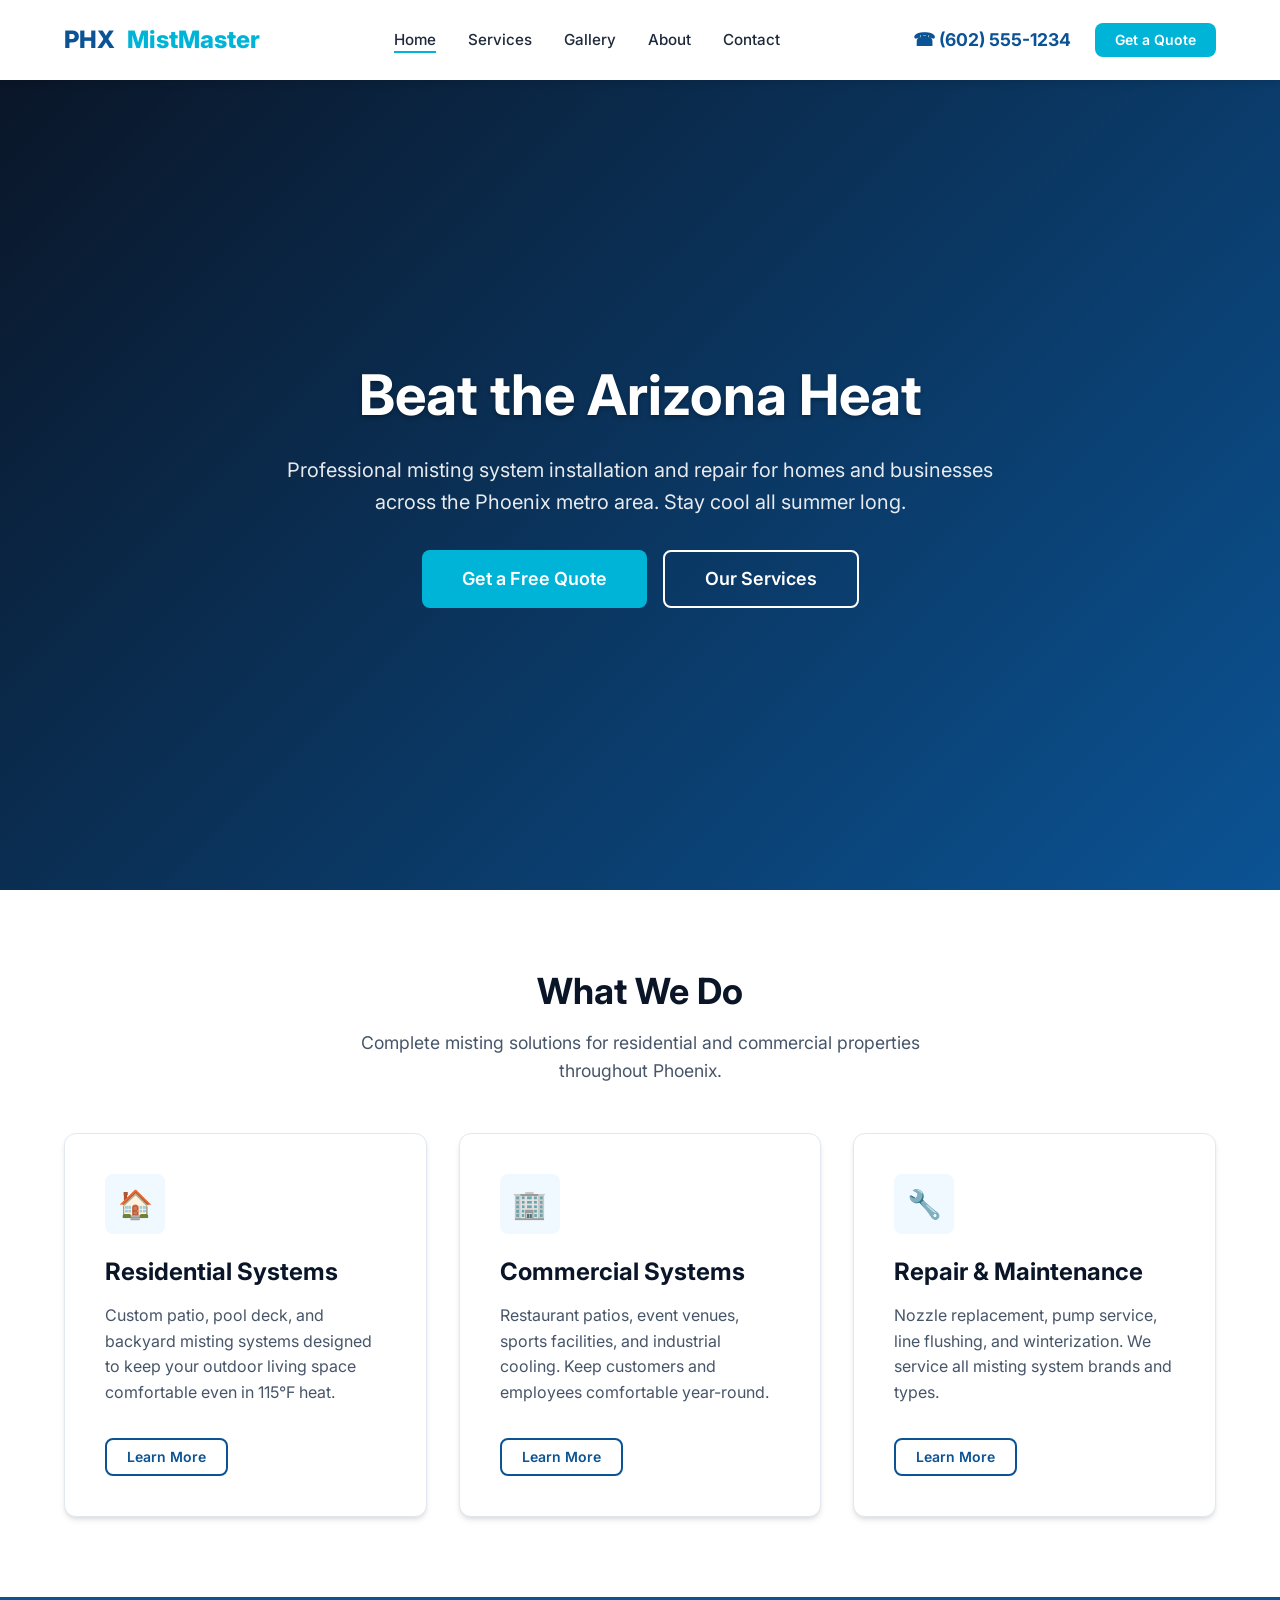
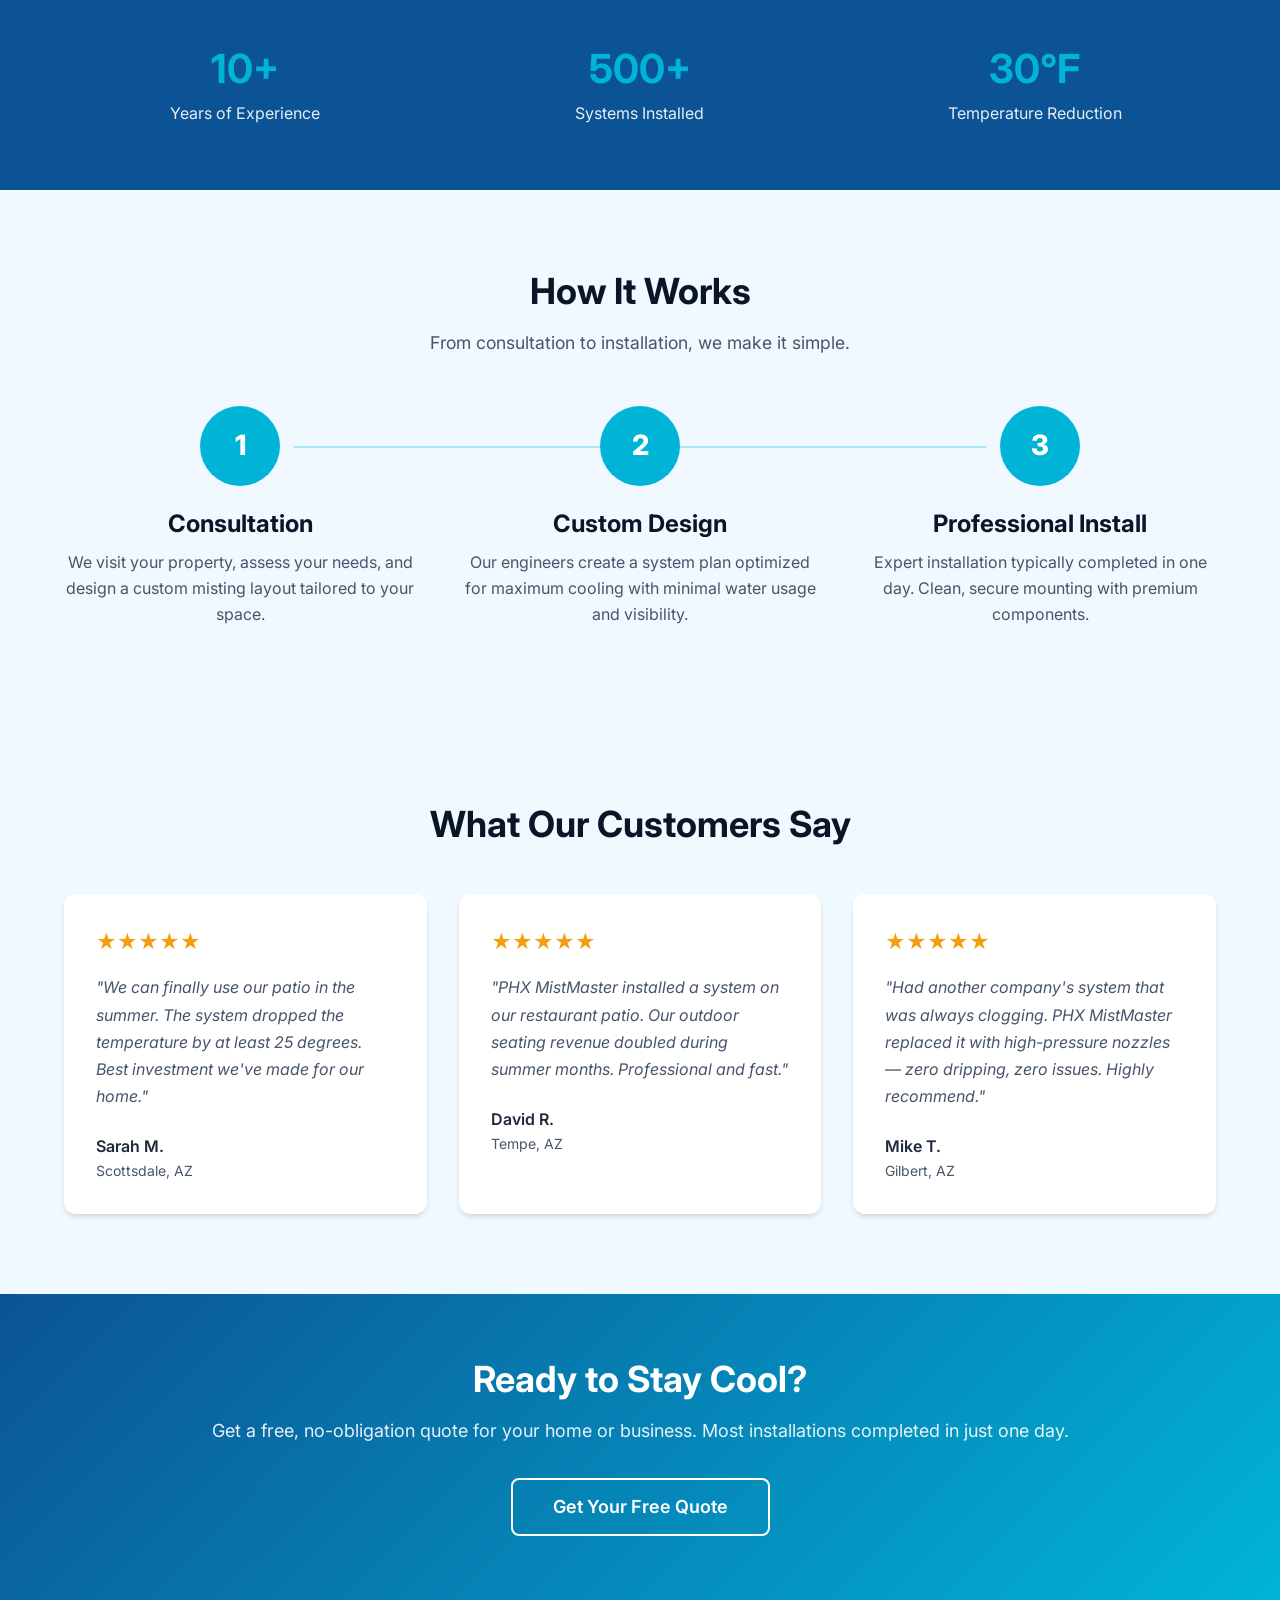
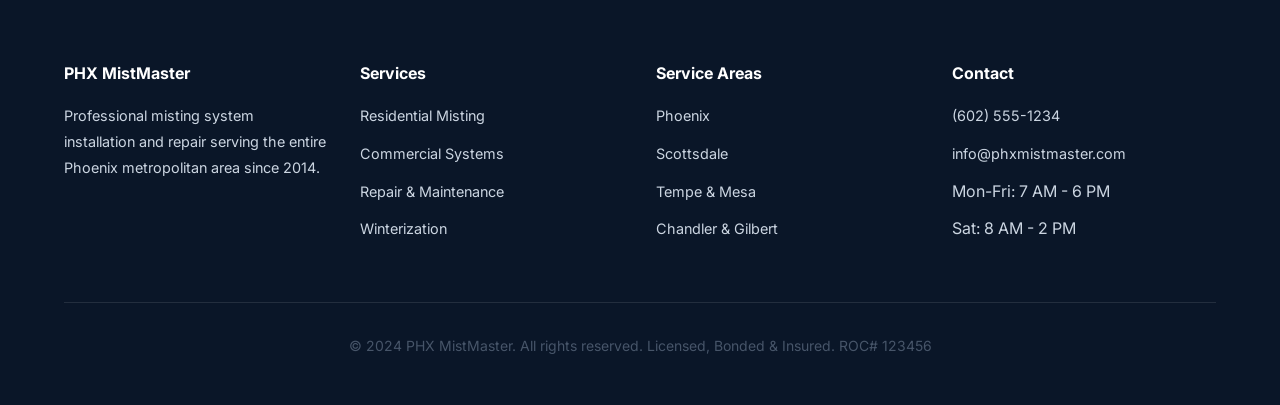
==== index.html @ bd6c6dec "Initial commit" ====
<!DOCTYPE html>
<html lang="en">
<head>
  <meta charset="UTF-8">
  <meta name="viewport" content="width=device-width, initial-scale=1.0">
  <meta name="description" content="PHX MistMaster — Professional misting system installation and repair in Phoenix, AZ. Beat the Arizona heat with custom high-pressure misting systems.">
  <title>PHX MistMaster | Phoenix Misting System Installation & Repair</title>
  <link rel="preconnect" href="https://fonts.googleapis.com">
  <link rel="preconnect" href="https://fonts.gstatic.com" crossorigin>
  <link href="https://fonts.googleapis.com/css2?family=Inter:wght@400;500;600;700;800&display=swap" rel="stylesheet">
  <link rel="stylesheet" href="css/style.css">
  <link rel="stylesheet" href="css/components.css">
  <link rel="stylesheet" href="css/responsive.css">
</head>
<body>

  <!-- Header -->
  <header class="site-header">
    <div class="container">
      <a href="index.html" class="logo">PHX <span>MistMaster</span></a>
      <nav>
        <ul class="nav-links">
          <li><a href="index.html" class="active">Home</a></li>
          <li><a href="services.html">Services</a></li>
          <li><a href="gallery.html">Gallery</a></li>
          <li><a href="about.html">About</a></li>
          <li><a href="contact.html">Contact</a></li>
        </ul>
      </nav>
      <div class="header-cta">
        <a href="tel:+16025551234" class="header-phone">&#9742; (602) 555-1234</a>
        <a href="quote.html" class="btn btn-primary btn-sm">Get a Quote</a>
      </div>
      <button class="hamburger" aria-label="Toggle menu">
        <span></span><span></span><span></span>
      </button>
    </div>
  </header>

  <!-- Mobile Nav -->
  <nav class="mobile-nav">
    <a href="index.html">Home</a>
    <a href="services.html">Services</a>
    <a href="gallery.html">Gallery</a>
    <a href="booking.html">Book Consultation</a>
    <a href="quote.html">Get a Quote</a>
    <a href="about.html">About</a>
    <a href="contact.html">Contact</a>
    <a href="tel:+16025551234" class="header-phone">&#9742; (602) 555-1234</a>
  </nav>

  <!-- Hero -->
  <section class="hero">
    <div class="hero-bg" style="background-image: url('images/hero-bg.jpg');"></div>
    <div class="hero-content">
      <h1>Beat the Arizona Heat</h1>
      <p>Professional misting system installation and repair for homes and businesses across the Phoenix metro area. Stay cool all summer long.</p>
      <div class="hero-cta">
        <a href="quote.html" class="btn btn-primary btn-lg">Get a Free Quote</a>
        <a href="services.html" class="btn btn-secondary btn-lg">Our Services</a>
      </div>
    </div>
  </section>

  <!-- Services Overview -->
  <section id="services">
    <div class="container">
      <div class="section-header">
        <h2>What We Do</h2>
        <p>Complete misting solutions for residential and commercial properties throughout Phoenix.</p>
      </div>
      <div class="services-grid">
        <div class="service-card">
          <div class="icon">&#127968;</div>
          <h3>Residential Systems</h3>
          <p>Custom patio, pool deck, and backyard misting systems designed to keep your outdoor living space comfortable even in 115°F heat.</p>
          <a href="services.html" class="btn btn-outline btn-sm" style="margin-top:1rem;">Learn More</a>
        </div>
        <div class="service-card">
          <div class="icon">&#127970;</div>
          <h3>Commercial Systems</h3>
          <p>Restaurant patios, event venues, sports facilities, and industrial cooling. Keep customers and employees comfortable year-round.</p>
          <a href="services.html" class="btn btn-outline btn-sm" style="margin-top:1rem;">Learn More</a>
        </div>
        <div class="service-card">
          <div class="icon">&#128295;</div>
          <h3>Repair &amp; Maintenance</h3>
          <p>Nozzle replacement, pump service, line flushing, and winterization. We service all misting system brands and types.</p>
          <a href="services.html" class="btn btn-outline btn-sm" style="margin-top:1rem;">Learn More</a>
        </div>
      </div>
    </div>
  </section>

  <!-- Stats Bar -->
  <section class="stats-bar">
    <div class="container">
      <div class="stats-grid">
        <div class="stat-item">
          <h3>10+</h3>
          <p>Years of Experience</p>
        </div>
        <div class="stat-item">
          <h3>500+</h3>
          <p>Systems Installed</p>
        </div>
        <div class="stat-item">
          <h3>30°F</h3>
          <p>Temperature Reduction</p>
        </div>
      </div>
    </div>
  </section>

  <!-- How It Works -->
  <section style="background: var(--light-bg);">
    <div class="container">
      <div class="section-header">
        <h2>How It Works</h2>
        <p>From consultation to installation, we make it simple.</p>
      </div>
      <div class="process-grid">
        <div class="process-step">
          <div class="step-number">1</div>
          <h3>Consultation</h3>
          <p>We visit your property, assess your needs, and design a custom misting layout tailored to your space.</p>
        </div>
        <div class="process-step">
          <div class="step-number">2</div>
          <h3>Custom Design</h3>
          <p>Our engineers create a system plan optimized for maximum cooling with minimal water usage and visibility.</p>
        </div>
        <div class="process-step">
          <div class="step-number">3</div>
          <h3>Professional Install</h3>
          <p>Expert installation typically completed in one day. Clean, secure mounting with premium components.</p>
        </div>
      </div>
    </div>
  </section>

  <!-- Testimonials -->
  <section class="testimonials">
    <div class="container">
      <div class="section-header">
        <h2>What Our Customers Say</h2>
      </div>
      <div class="testimonial-grid">
        <div class="testimonial-card">
          <div class="stars">&#9733;&#9733;&#9733;&#9733;&#9733;</div>
          <blockquote>"We can finally use our patio in the summer. The system dropped the temperature by at least 25 degrees. Best investment we've made for our home."</blockquote>
          <div class="author">Sarah M.</div>
          <div class="location">Scottsdale, AZ</div>
        </div>
        <div class="testimonial-card">
          <div class="stars">&#9733;&#9733;&#9733;&#9733;&#9733;</div>
          <blockquote>"PHX MistMaster installed a system on our restaurant patio. Our outdoor seating revenue doubled during summer months. Professional and fast."</blockquote>
          <div class="author">David R.</div>
          <div class="location">Tempe, AZ</div>
        </div>
        <div class="testimonial-card">
          <div class="stars">&#9733;&#9733;&#9733;&#9733;&#9733;</div>
          <blockquote>"Had another company's system that was always clogging. PHX MistMaster replaced it with high-pressure nozzles — zero dripping, zero issues. Highly recommend."</blockquote>
          <div class="author">Mike T.</div>
          <div class="location">Gilbert, AZ</div>
        </div>
      </div>
    </div>
  </section>

  <!-- CTA Banner -->
  <section class="cta-banner">
    <div class="container">
      <h2>Ready to Stay Cool?</h2>
      <p>Get a free, no-obligation quote for your home or business. Most installations completed in just one day.</p>
      <a href="quote.html" class="btn btn-secondary btn-lg">Get Your Free Quote</a>
    </div>
  </section>

  <!-- Footer -->
  <footer class="site-footer">
    <div class="container">
      <div class="footer-grid">
        <div class="footer-col">
          <h4>PHX MistMaster</h4>
          <p>Professional misting system installation and repair serving the entire Phoenix metropolitan area since 2014.</p>
        </div>
        <div class="footer-col">
          <h4>Services</h4>
          <ul>
            <li><a href="services.html">Residential Misting</a></li>
            <li><a href="services.html">Commercial Systems</a></li>
            <li><a href="services.html">Repair &amp; Maintenance</a></li>
            <li><a href="services.html">Winterization</a></li>
          </ul>
        </div>
        <div class="footer-col">
          <h4>Service Areas</h4>
          <ul>
            <li><a href="contact.html">Phoenix</a></li>
            <li><a href="contact.html">Scottsdale</a></li>
            <li><a href="contact.html">Tempe &amp; Mesa</a></li>
            <li><a href="contact.html">Chandler &amp; Gilbert</a></li>
          </ul>
        </div>
        <div class="footer-col">
          <h4>Contact</h4>
          <ul>
            <li><a href="tel:+16025551234">(602) 555-1234</a></li>
            <li><a href="mailto:info@phxmistmaster.com">info@phxmistmaster.com</a></li>
            <li>Mon-Fri: 7 AM - 6 PM</li>
            <li>Sat: 8 AM - 2 PM</li>
          </ul>
        </div>
      </div>
      <div class="footer-bottom">
        <p>&copy; 2024 PHX MistMaster. All rights reserved. Licensed, Bonded &amp; Insured. ROC# 123456</p>
      </div>
    </div>
  </footer>

  <script src="js/main.js"></script>
</body>
</html>
---- css/style.css ----
/* PHX MistMaster — Main Styles */
:root {
  --primary: #0B5394;
  --accent: #00B4D8;
  --light-bg: #F0F9FF;
  --dark-bg: #0A1628;
  --text: #1E293B;
  --success: #0891B2;
  --white: #FFFFFF;
  --gray-100: #F1F5F9;
  --gray-200: #E2E8F0;
  --gray-300: #CBD5E1;
  --gray-600: #475569;
  --shadow: 0 4px 6px -1px rgba(0,0,0,0.1), 0 2px 4px -2px rgba(0,0,0,0.1);
  --shadow-lg: 0 10px 15px -3px rgba(0,0,0,0.1), 0 4px 6px -4px rgba(0,0,0,0.1);
  --radius: 8px;
  --radius-lg: 12px;
  --transition: 0.3s ease;
  --max-width: 1200px;
  --header-height: 80px;
}

*, *::before, *::after {
  box-sizing: border-box;
  margin: 0;
  padding: 0;
}

html {
  scroll-behavior: smooth;
  font-size: 16px;
}

body {
  font-family: 'Inter', -apple-system, BlinkMacSystemFont, 'Segoe UI', Roboto, sans-serif;
  color: var(--text);
  line-height: 1.6;
  background: var(--white);
  overflow-x: hidden;
}

img {
  max-width: 100%;
  height: auto;
  display: block;
}

a {
  color: var(--primary);
  text-decoration: none;
  transition: color var(--transition);
}

a:hover {
  color: var(--accent);
}

h1, h2, h3, h4, h5, h6 {
  line-height: 1.2;
  font-weight: 700;
  color: var(--dark-bg);
}

h1 { font-size: 3rem; }
h2 { font-size: 2.25rem; }
h3 { font-size: 1.5rem; }
h4 { font-size: 1.25rem; }

p { margin-bottom: 1rem; }

.container {
  max-width: var(--max-width);
  margin: 0 auto;
  padding: 0 1.5rem;
}

section {
  padding: 5rem 0;
}

/* Header */
.site-header {
  position: fixed;
  top: 0;
  left: 0;
  right: 0;
  height: var(--header-height);
  background: var(--white);
  box-shadow: var(--shadow);
  z-index: 1000;
  transition: background var(--transition), box-shadow var(--transition);
}

.site-header .container {
  display: flex;
  align-items: center;
  justify-content: space-between;
  height: 100%;
}

.logo {
  display: flex;
  align-items: center;
  gap: 0.75rem;
  font-size: 1.5rem;
  font-weight: 800;
  color: var(--primary);
}

.logo span {
  color: var(--accent);
}

.nav-links {
  display: flex;
  align-items: center;
  gap: 2rem;
  list-style: none;
}

.nav-links a {
  color: var(--text);
  font-weight: 500;
  font-size: 0.95rem;
  position: relative;
}

.nav-links a::after {
  content: '';
  position: absolute;
  bottom: -4px;
  left: 0;
  width: 0;
  height: 2px;
  background: var(--accent);
  transition: width var(--transition);
}

.nav-links a:hover::after,
.nav-links a.active::after {
  width: 100%;
}

.header-phone {
  display: flex;
  align-items: center;
  gap: 0.5rem;
  font-weight: 700;
  color: var(--primary);
  font-size: 1.1rem;
}

.header-cta {
  display: flex;
  align-items: center;
  gap: 1.5rem;
}

.hamburger {
  display: none;
  flex-direction: column;
  gap: 5px;
  cursor: pointer;
  padding: 0.5rem;
  background: none;
  border: none;
}

.hamburger span {
  width: 25px;
  height: 3px;
  background: var(--text);
  border-radius: 2px;
  transition: var(--transition);
}

/* Mobile Nav */
.mobile-nav {
  display: none;
  position: fixed;
  top: var(--header-height);
  left: 0;
  right: 0;
  bottom: 0;
  background: var(--white);
  padding: 2rem;
  z-index: 999;
  flex-direction: column;
  gap: 1.5rem;
}

.mobile-nav.open {
  display: flex;
}

.mobile-nav a {
  font-size: 1.25rem;
  font-weight: 500;
  color: var(--text);
  padding: 0.75rem 0;
  border-bottom: 1px solid var(--gray-200);
}

/* Hero Section */
.hero {
  position: relative;
  min-height: 90vh;
  display: flex;
  align-items: center;
  justify-content: center;
  background: linear-gradient(135deg, var(--dark-bg) 0%, var(--primary) 100%);
  margin-top: var(--header-height);
  overflow: hidden;
}

.hero-bg {
  position: absolute;
  inset: 0;
  background-size: cover;
  background-position: center;
  opacity: 0.3;
}

.hero-content {
  position: relative;
  text-align: center;
  color: var(--white);
  max-width: 800px;
  padding: 2rem;
}

.hero-content h1 {
  font-size: 3.5rem;
  color: var(--white);
  margin-bottom: 1.5rem;
  text-shadow: 0 2px 4px rgba(0,0,0,0.3);
}

.hero-content p {
  font-size: 1.25rem;
  opacity: 0.9;
  margin-bottom: 2rem;
}

.hero-cta {
  display: flex;
  gap: 1rem;
  justify-content: center;
  flex-wrap: wrap;
}

/* Stats Bar */
.stats-bar {
  background: var(--primary);
  padding: 3rem 0;
}

.stats-grid {
  display: grid;
  grid-template-columns: repeat(3, 1fr);
  gap: 2rem;
  text-align: center;
  color: var(--white);
}

.stat-item h3 {
  font-size: 2.5rem;
  color: var(--accent);
  margin-bottom: 0.5rem;
}

.stat-item p {
  font-size: 1rem;
  opacity: 0.9;
}

/* Services Cards */
.services-grid {
  display: grid;
  grid-template-columns: repeat(auto-fit, minmax(320px, 1fr));
  gap: 2rem;
}

.service-card {
  background: var(--white);
  border-radius: var(--radius-lg);
  padding: 2.5rem;
  box-shadow: var(--shadow);
  transition: transform var(--transition), box-shadow var(--transition);
  border: 1px solid var(--gray-200);
}

.service-card:hover {
  transform: translateY(-4px);
  box-shadow: var(--shadow-lg);
}

.service-card .icon {
  width: 60px;
  height: 60px;
  background: var(--light-bg);
  border-radius: var(--radius);
  display: flex;
  align-items: center;
  justify-content: center;
  margin-bottom: 1.5rem;
  font-size: 1.75rem;
}

.service-card h3 {
  margin-bottom: 1rem;
}

.service-card p {
  color: var(--gray-600);
}

/* Process Steps */
.process-grid {
  display: grid;
  grid-template-columns: repeat(3, 1fr);
  gap: 3rem;
  text-align: center;
  position: relative;
}

.process-grid::before {
  content: '';
  position: absolute;
  top: 40px;
  left: 20%;
  right: 20%;
  height: 2px;
  background: var(--accent);
  opacity: 0.3;
}

.process-step {
  position: relative;
}

.process-step .step-number {
  width: 80px;
  height: 80px;
  border-radius: 50%;
  background: var(--accent);
  color: var(--white);
  font-size: 1.75rem;
  font-weight: 800;
  display: flex;
  align-items: center;
  justify-content: center;
  margin: 0 auto 1.5rem;
  position: relative;
  z-index: 1;
}

.process-step h3 {
  margin-bottom: 0.75rem;
}

.process-step p {
  color: var(--gray-600);
}

/* Testimonials */
.testimonials {
  background: var(--light-bg);
}

.testimonial-grid {
  display: grid;
  grid-template-columns: repeat(auto-fit, minmax(300px, 1fr));
  gap: 2rem;
}

.testimonial-card {
  background: var(--white);
  padding: 2rem;
  border-radius: var(--radius-lg);
  box-shadow: var(--shadow);
}

.testimonial-card .stars {
  color: #F59E0B;
  font-size: 1.25rem;
  margin-bottom: 1rem;
}

.testimonial-card blockquote {
  font-style: italic;
  color: var(--gray-600);
  margin-bottom: 1.5rem;
  line-height: 1.7;
}

.testimonial-card .author {
  font-weight: 600;
  color: var(--text);
}

.testimonial-card .location {
  font-size: 0.875rem;
  color: var(--gray-600);
}

/* CTA Banner */
.cta-banner {
  background: linear-gradient(135deg, var(--primary) 0%, var(--accent) 100%);
  padding: 4rem 0;
  text-align: center;
  color: var(--white);
}

.cta-banner h2 {
  color: var(--white);
  margin-bottom: 1rem;
}

.cta-banner p {
  font-size: 1.125rem;
  opacity: 0.9;
  margin-bottom: 2rem;
}

/* Footer */
.site-footer {
  background: var(--dark-bg);
  color: var(--gray-300);
  padding: 4rem 0 2rem;
}

.footer-grid {
  display: grid;
  grid-template-columns: repeat(4, 1fr);
  gap: 2rem;
  margin-bottom: 3rem;
}

.footer-col h4 {
  color: var(--white);
  margin-bottom: 1.25rem;
  font-size: 1rem;
}

.footer-col ul {
  list-style: none;
}

.footer-col ul li {
  margin-bottom: 0.75rem;
}

.footer-col ul li a {
  color: var(--gray-300);
  font-size: 0.9rem;
}

.footer-col ul li a:hover {
  color: var(--accent);
}

.footer-col p {
  font-size: 0.9rem;
  line-height: 1.8;
}

.footer-bottom {
  border-top: 1px solid rgba(255,255,255,0.1);
  padding-top: 2rem;
  text-align: center;
  font-size: 0.875rem;
  color: var(--gray-600);
}

/* Page Hero (inner pages) */
.page-hero {
  background: linear-gradient(135deg, var(--dark-bg) 0%, var(--primary) 100%);
  padding: 6rem 0 4rem;
  margin-top: var(--header-height);
  text-align: center;
  color: var(--white);
}

.page-hero h1 {
  color: var(--white);
  margin-bottom: 1rem;
}

.page-hero p {
  font-size: 1.125rem;
  opacity: 0.85;
  max-width: 600px;
  margin: 0 auto;
}

/* Section Headers */
.section-header {
  text-align: center;
  margin-bottom: 3rem;
}

.section-header h2 {
  margin-bottom: 1rem;
}

.section-header p {
  color: var(--gray-600);
  max-width: 600px;
  margin: 0 auto;
  font-size: 1.1rem;
}

/* Comparison Table */
.comparison-table {
  width: 100%;
  border-collapse: collapse;
  margin: 2rem 0;
  background: var(--white);
  border-radius: var(--radius-lg);
  overflow: hidden;
  box-shadow: var(--shadow);
}

.comparison-table th,
.comparison-table td {
  padding: 1rem 1.5rem;
  text-align: left;
  border-bottom: 1px solid var(--gray-200);
}

.comparison-table th {
  background: var(--primary);
  color: var(--white);
  font-weight: 600;
}

.comparison-table tr:last-child td {
  border-bottom: none;
}

.comparison-table tr:hover td {
  background: var(--light-bg);
}

/* Gallery */
.gallery-filters {
  display: flex;
  gap: 1rem;
  justify-content: center;
  margin-bottom: 2rem;
  flex-wrap: wrap;
}

.filter-btn {
  padding: 0.5rem 1.5rem;
  border: 2px solid var(--gray-200);
  border-radius: 50px;
  background: var(--white);
  cursor: pointer;
  font-weight: 500;
  transition: var(--transition);
}

.filter-btn:hover,
.filter-btn.active {
  border-color: var(--accent);
  background: var(--accent);
  color: var(--white);
}

.gallery-grid {
  display: grid;
  grid-template-columns: repeat(auto-fill, minmax(300px, 1fr));
  gap: 1.5rem;
}

.gallery-item {
  position: relative;
  border-radius: var(--radius-lg);
  overflow: hidden;
  cursor: pointer;
  aspect-ratio: 4/3;
  background: var(--gray-200);
}

.gallery-item img {
  width: 100%;
  height: 100%;
  object-fit: cover;
  transition: transform var(--transition);
}

.gallery-item:hover img {
  transform: scale(1.05);
}

.gallery-item .overlay {
  position: absolute;
  inset: 0;
  background: linear-gradient(to top, rgba(0,0,0,0.7), transparent);
  opacity: 0;
  transition: opacity var(--transition);
  display: flex;
  align-items: flex-end;
  padding: 1.5rem;
  color: var(--white);
}

.gallery-item:hover .overlay {
  opacity: 1;
}

/* Lightbox */
.lightbox {
  display: none;
  position: fixed;
  inset: 0;
  background: rgba(0,0,0,0.9);
  z-index: 2000;
  align-items: center;
  justify-content: center;
  padding: 2rem;
}

.lightbox.open {
  display: flex;
}

.lightbox img {
  max-width: 90%;
  max-height: 80vh;
  border-radius: var(--radius);
}

.lightbox-close {
  position: absolute;
  top: 2rem;
  right: 2rem;
  color: var(--white);
  font-size: 2rem;
  cursor: pointer;
  background: none;
  border: none;
  width: 40px;
  height: 40px;
}

.lightbox-caption {
  position: absolute;
  bottom: 2rem;
  left: 50%;
  transform: translateX(-50%);
  color: var(--white);
  text-align: center;
}

/* About Page */
.about-content {
  display: grid;
  grid-template-columns: 1fr 1fr;
  gap: 4rem;
  align-items: center;
}

.about-image {
  border-radius: var(--radius-lg);
  overflow: hidden;
  background: var(--gray-200);
  aspect-ratio: 4/3;
}

.trust-badges {
  display: grid;
  grid-template-columns: repeat(auto-fit, minmax(200px, 1fr));
  gap: 1.5rem;
  margin-top: 3rem;
}

.badge {
  display: flex;
  align-items: center;
  gap: 1rem;
  padding: 1.5rem;
  background: var(--light-bg);
  border-radius: var(--radius);
  border: 1px solid var(--gray-200);
}

.badge .badge-icon {
  width: 48px;
  height: 48px;
  background: var(--accent);
  border-radius: 50%;
  display: flex;
  align-items: center;
  justify-content: center;
  color: var(--white);
  font-size: 1.25rem;
  flex-shrink: 0;
}

/* Contact */
.contact-grid {
  display: grid;
  grid-template-columns: 1fr 1fr;
  gap: 4rem;
}

.contact-info-item {
  display: flex;
  gap: 1rem;
  margin-bottom: 2rem;
}

.contact-info-item .icon-circle {
  width: 48px;
  height: 48px;
  border-radius: 50%;
  background: var(--light-bg);
  display: flex;
  align-items: center;
  justify-content: center;
  color: var(--accent);
  font-size: 1.25rem;
  flex-shrink: 0;
}

.map-embed {
  border-radius: var(--radius-lg);
  overflow: hidden;
  margin-top: 3rem;
  height: 400px;
  background: var(--gray-200);
}

.map-embed iframe {
  width: 100%;
  height: 100%;
  border: 0;
}

/* Service Areas */
.service-areas {
  display: grid;
  grid-template-columns: repeat(auto-fill, minmax(150px, 1fr));
  gap: 0.75rem;
  margin-top: 1.5rem;
}

.service-areas .area-tag {
  padding: 0.5rem 1rem;
  background: var(--light-bg);
  border-radius: 50px;
  text-align: center;
  font-size: 0.9rem;
  border: 1px solid var(--gray-200);
}

/* Why Choose Us */
.features-grid {
  display: grid;
  grid-template-columns: repeat(auto-fit, minmax(250px, 1fr));
  gap: 2rem;
}

.feature-item {
  text-align: center;
  padding: 2rem;
}

.feature-item .feature-icon {
  width: 70px;
  height: 70px;
  border-radius: 50%;
  background: var(--light-bg);
  display: flex;
  align-items: center;
  justify-content: center;
  margin: 0 auto 1.25rem;
  font-size: 1.75rem;
  color: var(--accent);
}

.feature-item h4 {
  margin-bottom: 0.75rem;
}

.feature-item p {
  color: var(--gray-600);
  font-size: 0.95rem;
}
---- css/components.css ----
/* PHX MistMaster — Reusable Components */

/* Buttons */
.btn {
  display: inline-flex;
  align-items: center;
  justify-content: center;
  gap: 0.5rem;
  padding: 0.875rem 2rem;
  font-size: 1rem;
  font-weight: 600;
  border-radius: var(--radius);
  border: none;
  cursor: pointer;
  transition: all var(--transition);
  text-decoration: none;
  line-height: 1;
}

.btn-primary {
  background: var(--accent);
  color: var(--white);
}

.btn-primary:hover {
  background: var(--success);
  color: var(--white);
  transform: translateY(-2px);
  box-shadow: 0 4px 12px rgba(0, 180, 216, 0.4);
}

.btn-secondary {
  background: transparent;
  color: var(--white);
  border: 2px solid var(--white);
}

.btn-secondary:hover {
  background: var(--white);
  color: var(--primary);
}

.btn-outline {
  background: transparent;
  color: var(--primary);
  border: 2px solid var(--primary);
}

.btn-outline:hover {
  background: var(--primary);
  color: var(--white);
}

.btn-sm {
  padding: 0.625rem 1.25rem;
  font-size: 0.875rem;
}

.btn-lg {
  padding: 1.125rem 2.5rem;
  font-size: 1.125rem;
}

/* Forms */
.form-group {
  margin-bottom: 1.5rem;
}

.form-group label {
  display: block;
  font-weight: 500;
  margin-bottom: 0.5rem;
  color: var(--text);
}

.form-group .required {
  color: #EF4444;
}

.form-control {
  width: 100%;
  padding: 0.875rem 1rem;
  border: 2px solid var(--gray-200);
  border-radius: var(--radius);
  font-size: 1rem;
  font-family: inherit;
  transition: border-color var(--transition);
  background: var(--white);
}

.form-control:focus {
  outline: none;
  border-color: var(--accent);
  box-shadow: 0 0 0 3px rgba(0, 180, 216, 0.1);
}

.form-control::placeholder {
  color: var(--gray-300);
}

textarea.form-control {
  min-height: 120px;
  resize: vertical;
}

select.form-control {
  appearance: none;
  background-image: url("data:image/svg+xml,%3Csvg xmlns='http://www.w3.org/2000/svg' width='12' height='12' fill='%23475569' viewBox='0 0 16 16'%3E%3Cpath d='M8 11L3 6h10l-5 5z'/%3E%3C/svg%3E");
  background-repeat: no-repeat;
  background-position: right 1rem center;
  padding-right: 2.5rem;
}

.form-error {
  color: #EF4444;
  font-size: 0.85rem;
  margin-top: 0.25rem;
  display: none;
}

.form-group.error .form-control {
  border-color: #EF4444;
}

.form-group.error .form-error {
  display: block;
}

/* Multi-step Form */
.form-steps {
  display: flex;
  justify-content: center;
  margin-bottom: 3rem;
  gap: 0;
}

.form-step-indicator {
  display: flex;
  align-items: center;
  gap: 0.5rem;
}

.form-step-indicator .step-dot {
  width: 36px;
  height: 36px;
  border-radius: 50%;
  background: var(--gray-200);
  display: flex;
  align-items: center;
  justify-content: center;
  font-weight: 600;
  font-size: 0.875rem;
  color: var(--gray-600);
  transition: var(--transition);
}

.form-step-indicator.active .step-dot,
.form-step-indicator.completed .step-dot {
  background: var(--accent);
  color: var(--white);
}

.form-step-indicator .step-line {
  width: 60px;
  height: 2px;
  background: var(--gray-200);
  margin: 0 0.5rem;
}

.form-step-indicator.completed .step-line {
  background: var(--accent);
}

.form-panel {
  display: none;
}

.form-panel.active {
  display: block;
  animation: fadeIn 0.3s ease;
}

@keyframes fadeIn {
  from { opacity: 0; transform: translateY(10px); }
  to { opacity: 1; transform: translateY(0); }
}

.form-nav {
  display: flex;
  justify-content: space-between;
  margin-top: 2rem;
  padding-top: 2rem;
  border-top: 1px solid var(--gray-200);
}

/* Calendar Widget */
.calendar-widget {
  background: var(--white);
  border-radius: var(--radius-lg);
  box-shadow: var(--shadow);
  padding: 2rem;
  max-width: 500px;
}

.calendar-header {
  display: flex;
  justify-content: space-between;
  align-items: center;
  margin-bottom: 1.5rem;
}

.calendar-header h3 {
  font-size: 1.1rem;
}

.calendar-nav {
  display: flex;
  gap: 0.5rem;
}

.calendar-nav button {
  width: 36px;
  height: 36px;
  border-radius: 50%;
  border: 1px solid var(--gray-200);
  background: var(--white);
  cursor: pointer;
  display: flex;
  align-items: center;
  justify-content: center;
  font-size: 1.25rem;
  transition: var(--transition);
}

.calendar-nav button:hover {
  background: var(--light-bg);
  border-color: var(--accent);
}

.calendar-grid {
  display: grid;
  grid-template-columns: repeat(7, 1fr);
  gap: 4px;
  text-align: center;
}

.calendar-grid .day-header {
  font-weight: 600;
  font-size: 0.8rem;
  color: var(--gray-600);
  padding: 0.5rem;
}

.calendar-grid .day {
  padding: 0.75rem 0.5rem;
  border-radius: var(--radius);
  cursor: pointer;
  transition: var(--transition);
  font-size: 0.9rem;
}

.calendar-grid .day:hover {
  background: var(--light-bg);
}

.calendar-grid .day.selected {
  background: var(--accent);
  color: var(--white);
  font-weight: 600;
}

.calendar-grid .day.disabled {
  color: var(--gray-300);
  cursor: not-allowed;
}

.calendar-grid .day.today {
  border: 2px solid var(--accent);
}

/* Time Slots */
.time-slots {
  display: grid;
  grid-template-columns: repeat(3, 1fr);
  gap: 0.75rem;
  margin-top: 1.5rem;
}

.time-slot {
  padding: 0.75rem;
  text-align: center;
  border: 2px solid var(--gray-200);
  border-radius: var(--radius);
  cursor: pointer;
  font-weight: 500;
  font-size: 0.9rem;
  transition: var(--transition);
}

.time-slot:hover {
  border-color: var(--accent);
  background: var(--light-bg);
}

.time-slot.selected {
  border-color: var(--accent);
  background: var(--accent);
  color: var(--white);
}

/* Cards */
.card {
  background: var(--white);
  border-radius: var(--radius-lg);
  padding: 2rem;
  box-shadow: var(--shadow);
  border: 1px solid var(--gray-200);
}

/* Alerts */
.alert {
  padding: 1rem 1.5rem;
  border-radius: var(--radius);
  margin-bottom: 1.5rem;
  font-size: 0.95rem;
}

.alert-success {
  background: #ECFDF5;
  border: 1px solid #6EE7B7;
  color: #065F46;
}

.alert-error {
  background: #FEF2F2;
  border: 1px solid #FCA5A5;
  color: #991B1B;
}

/* File Upload */
.file-upload {
  border: 2px dashed var(--gray-300);
  border-radius: var(--radius);
  padding: 2rem;
  text-align: center;
  cursor: pointer;
  transition: var(--transition);
}

.file-upload:hover {
  border-color: var(--accent);
  background: var(--light-bg);
}

.file-upload input[type="file"] {
  display: none;
}

.file-upload p {
  color: var(--gray-600);
  margin: 0;
}

.file-upload .upload-icon {
  font-size: 2rem;
  margin-bottom: 0.5rem;
}

/* Booking Form Layout */
.booking-layout {
  display: grid;
  grid-template-columns: 1fr 1fr;
  gap: 3rem;
  align-items: start;
}

/* Success Message */
.success-message {
  text-align: center;
  padding: 3rem;
}

.success-message .checkmark {
  width: 80px;
  height: 80px;
  border-radius: 50%;
  background: #ECFDF5;
  display: flex;
  align-items: center;
  justify-content: center;
  margin: 0 auto 1.5rem;
  font-size: 2rem;
  color: #059669;
}
---- css/responsive.css ----
/* PHX MistMaster — Responsive Styles */

@media (max-width: 1024px) {
  .footer-grid {
    grid-template-columns: repeat(2, 1fr);
  }

  .about-content {
    grid-template-columns: 1fr;
    gap: 2rem;
  }

  .contact-grid {
    grid-template-columns: 1fr;
    gap: 2rem;
  }

  .booking-layout {
    grid-template-columns: 1fr;
  }
}

@media (max-width: 768px) {
  :root {
    --header-height: 70px;
  }

  h1 { font-size: 2.25rem; }
  h2 { font-size: 1.75rem; }
  h3 { font-size: 1.25rem; }

  section {
    padding: 3.5rem 0;
  }

  .nav-links {
    display: none;
  }

  .header-phone {
    display: none;
  }

  .hamburger {
    display: flex;
  }

  .hero {
    min-height: 70vh;
  }

  .hero-content h1 {
    font-size: 2.5rem;
  }

  .hero-content p {
    font-size: 1.1rem;
  }

  .stats-grid {
    grid-template-columns: 1fr;
    gap: 1.5rem;
  }

  .stat-item h3 {
    font-size: 2rem;
  }

  .services-grid {
    grid-template-columns: 1fr;
  }

  .process-grid {
    grid-template-columns: 1fr;
    gap: 2rem;
  }

  .process-grid::before {
    display: none;
  }

  .testimonial-grid {
    grid-template-columns: 1fr;
  }

  .footer-grid {
    grid-template-columns: 1fr;
    gap: 2rem;
  }

  .gallery-grid {
    grid-template-columns: 1fr;
  }

  .time-slots {
    grid-template-columns: repeat(2, 1fr);
  }

  .form-steps {
    flex-wrap: wrap;
  }

  .form-step-indicator .step-line {
    width: 30px;
  }

  .comparison-table {
    font-size: 0.85rem;
  }

  .comparison-table th,
  .comparison-table td {
    padding: 0.75rem;
  }

  .features-grid {
    grid-template-columns: 1fr;
  }

  .trust-badges {
    grid-template-columns: 1fr;
  }

  .hero-cta {
    flex-direction: column;
    align-items: center;
  }

  .page-hero {
    padding: 4rem 0 3rem;
  }

  .btn-lg {
    padding: 1rem 2rem;
    font-size: 1rem;
  }
}

@media (max-width: 480px) {
  .container {
    padding: 0 1rem;
  }

  .hero-content h1 {
    font-size: 2rem;
  }

  .service-card {
    padding: 1.5rem;
  }

  .calendar-widget {
    padding: 1.25rem;
  }

  .time-slots {
    grid-template-columns: repeat(2, 1fr);
  }

  .gallery-grid {
    grid-template-columns: 1fr;
  }

  .service-areas {
    grid-template-columns: repeat(2, 1fr);
  }
}
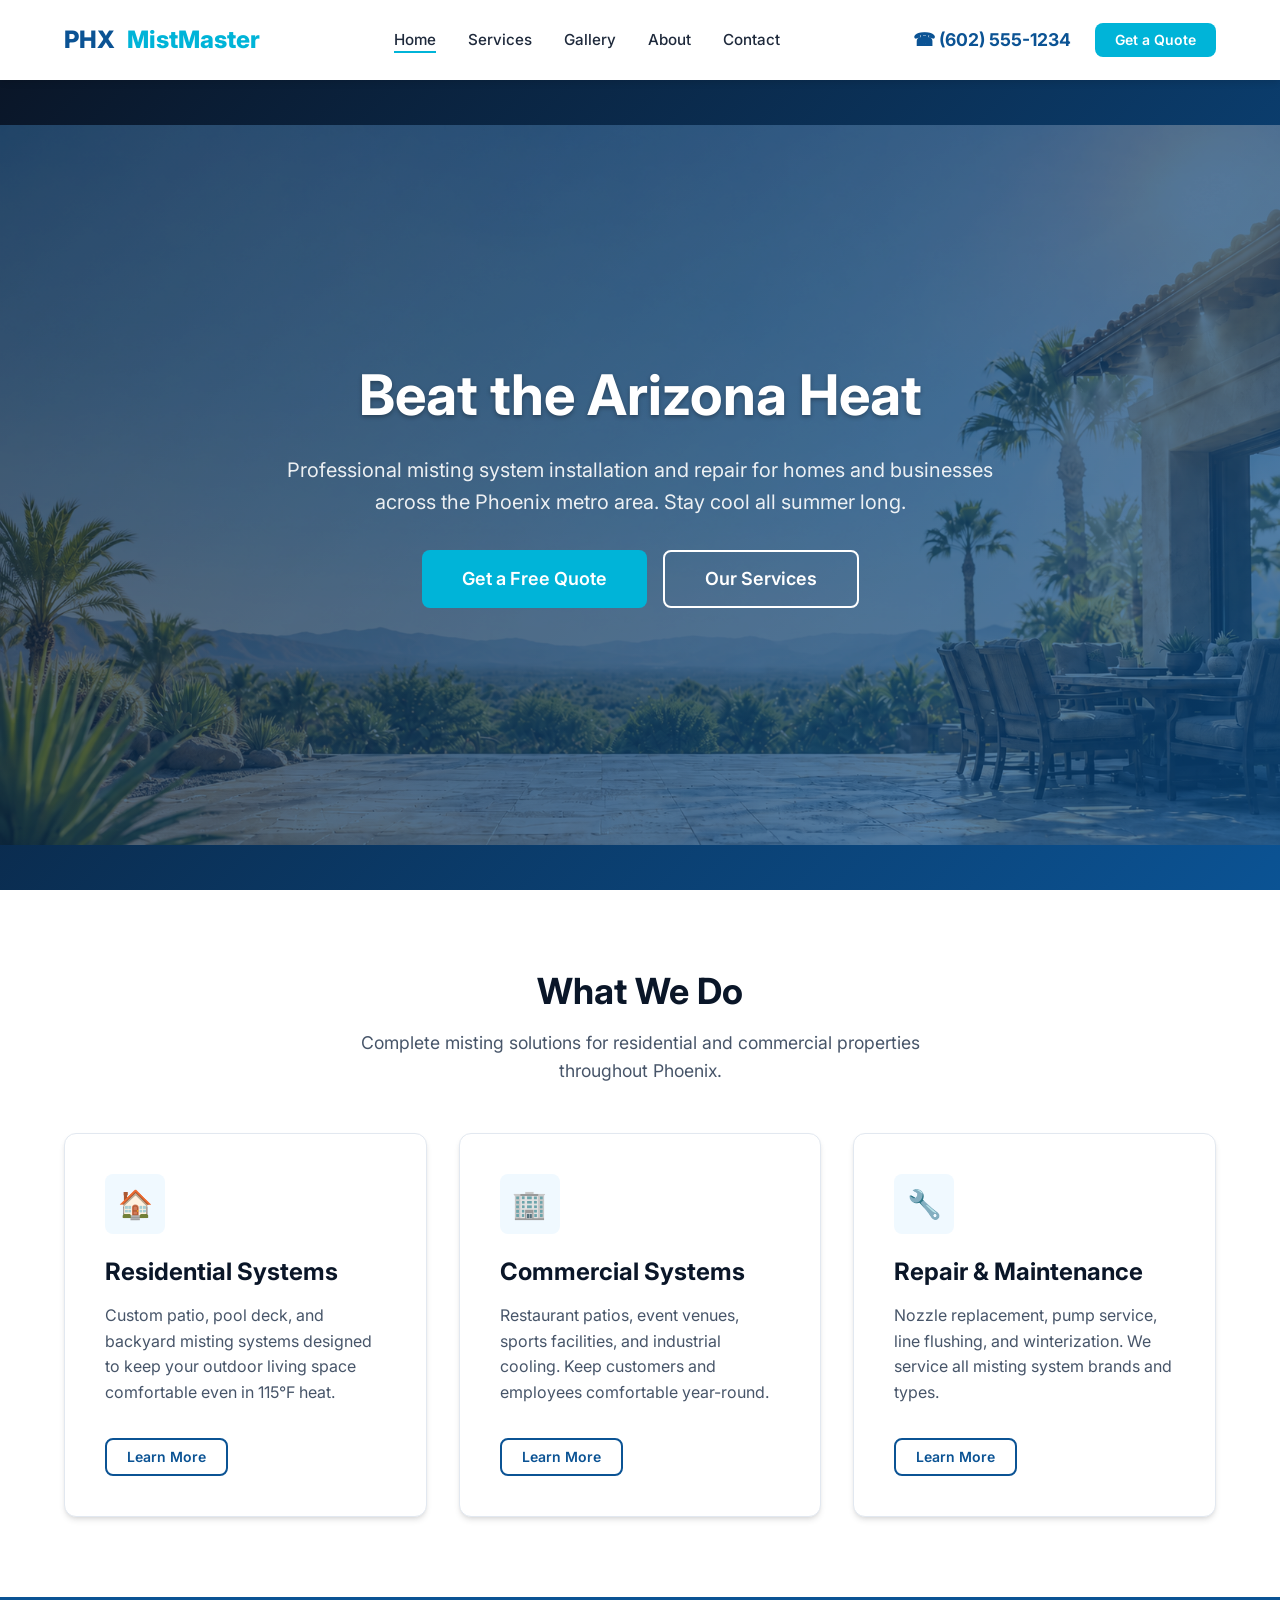
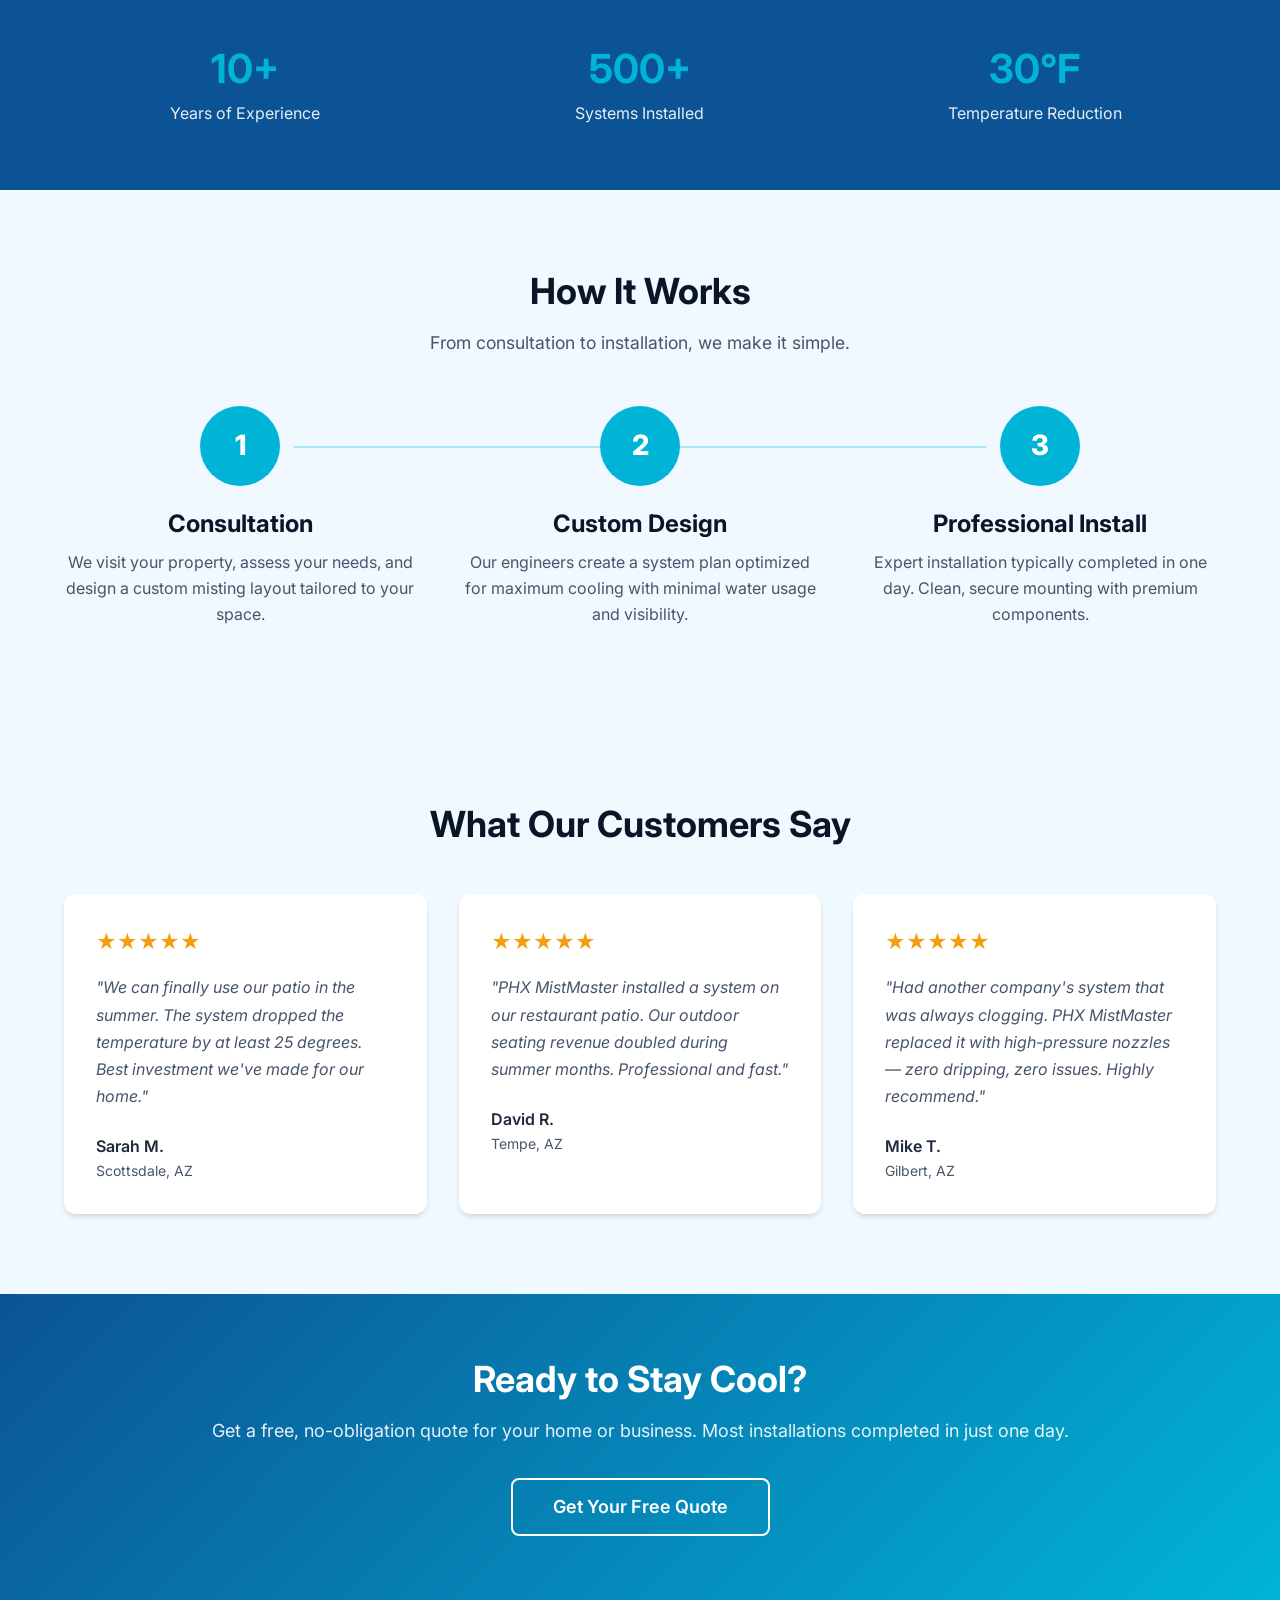
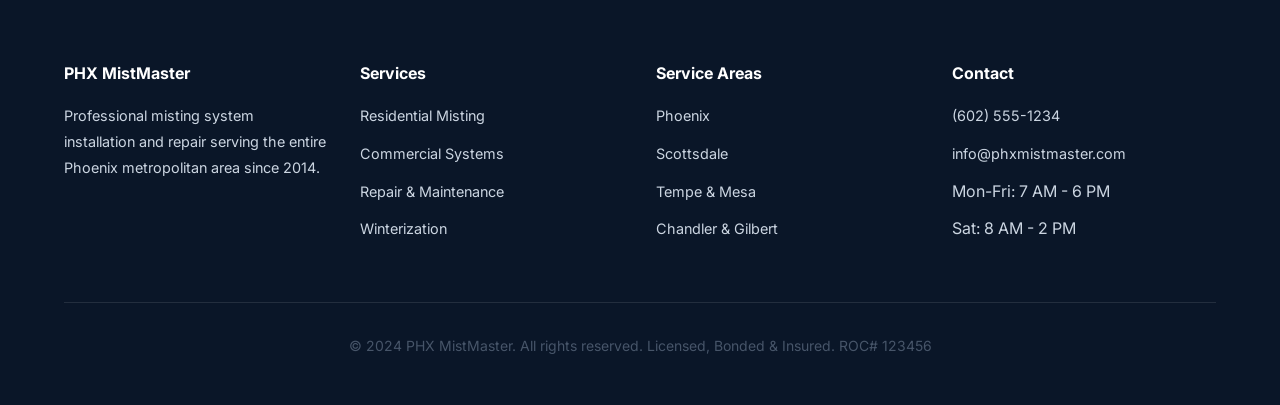
==== commit 038a0de0: "Update hero to use hero-bg-2.png, right-aligned with contain fit Co-Authored-By: Claude Opus 4.6 <no" ====
--- a/index.html
+++ b/index.html
@@ -51,7 +51,7 @@
 
   <!-- Hero -->
   <section class="hero">
-    <div class="hero-bg" style="background-image: url('images/hero-bg.jpg');"></div>
+    <div class="hero-bg" style="background-image: url('images/hero-bg-2.png');"></div>
     <div class="hero-content">
       <h1>Beat the Arizona Heat</h1>
       <p>Professional misting system installation and repair for homes and businesses across the Phoenix metro area. Stay cool all summer long.</p>
--- a/css/style.css
+++ b/css/style.css
@@ -216,8 +216,9 @@
 .hero-bg {
   position: absolute;
   inset: 0;
-  background-size: cover;
-  background-position: center;
+  background-size: contain;
+  background-position: right center;
+  background-repeat: no-repeat;
   opacity: 0.3;
 }
 
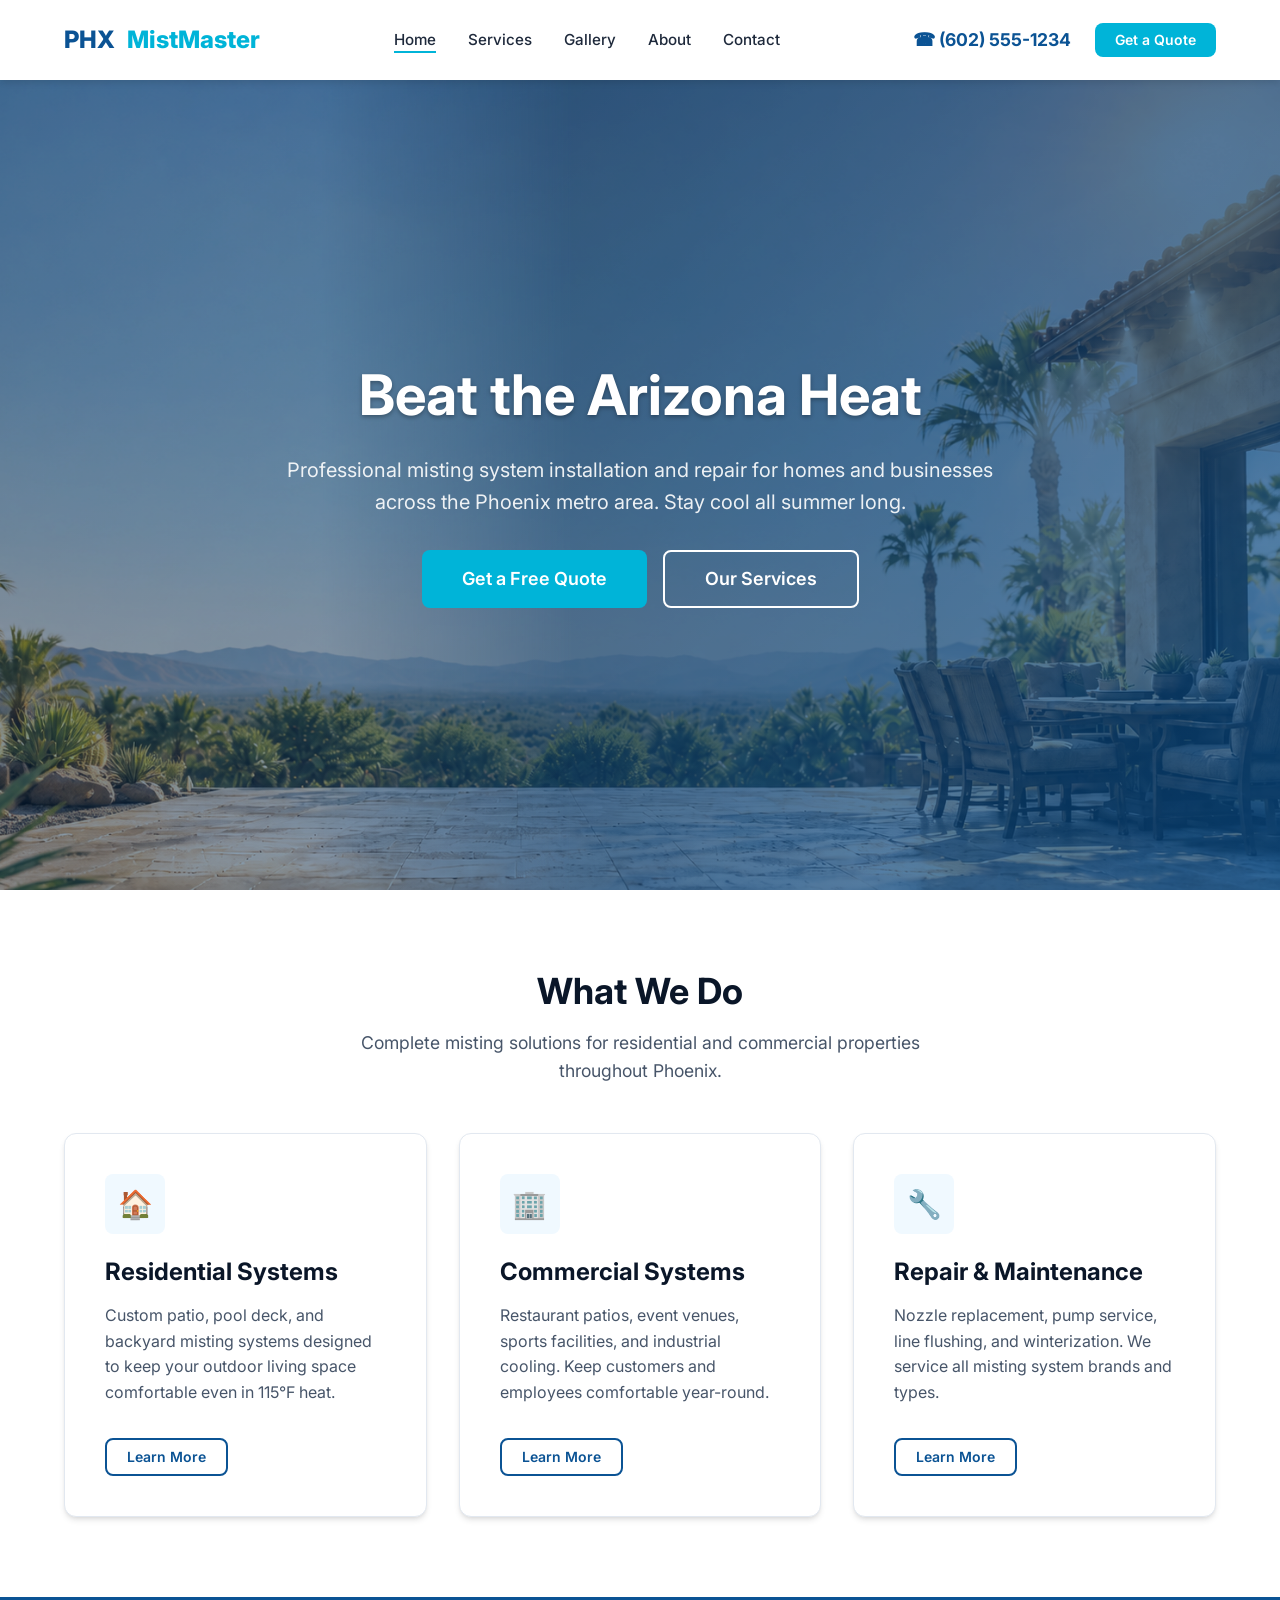
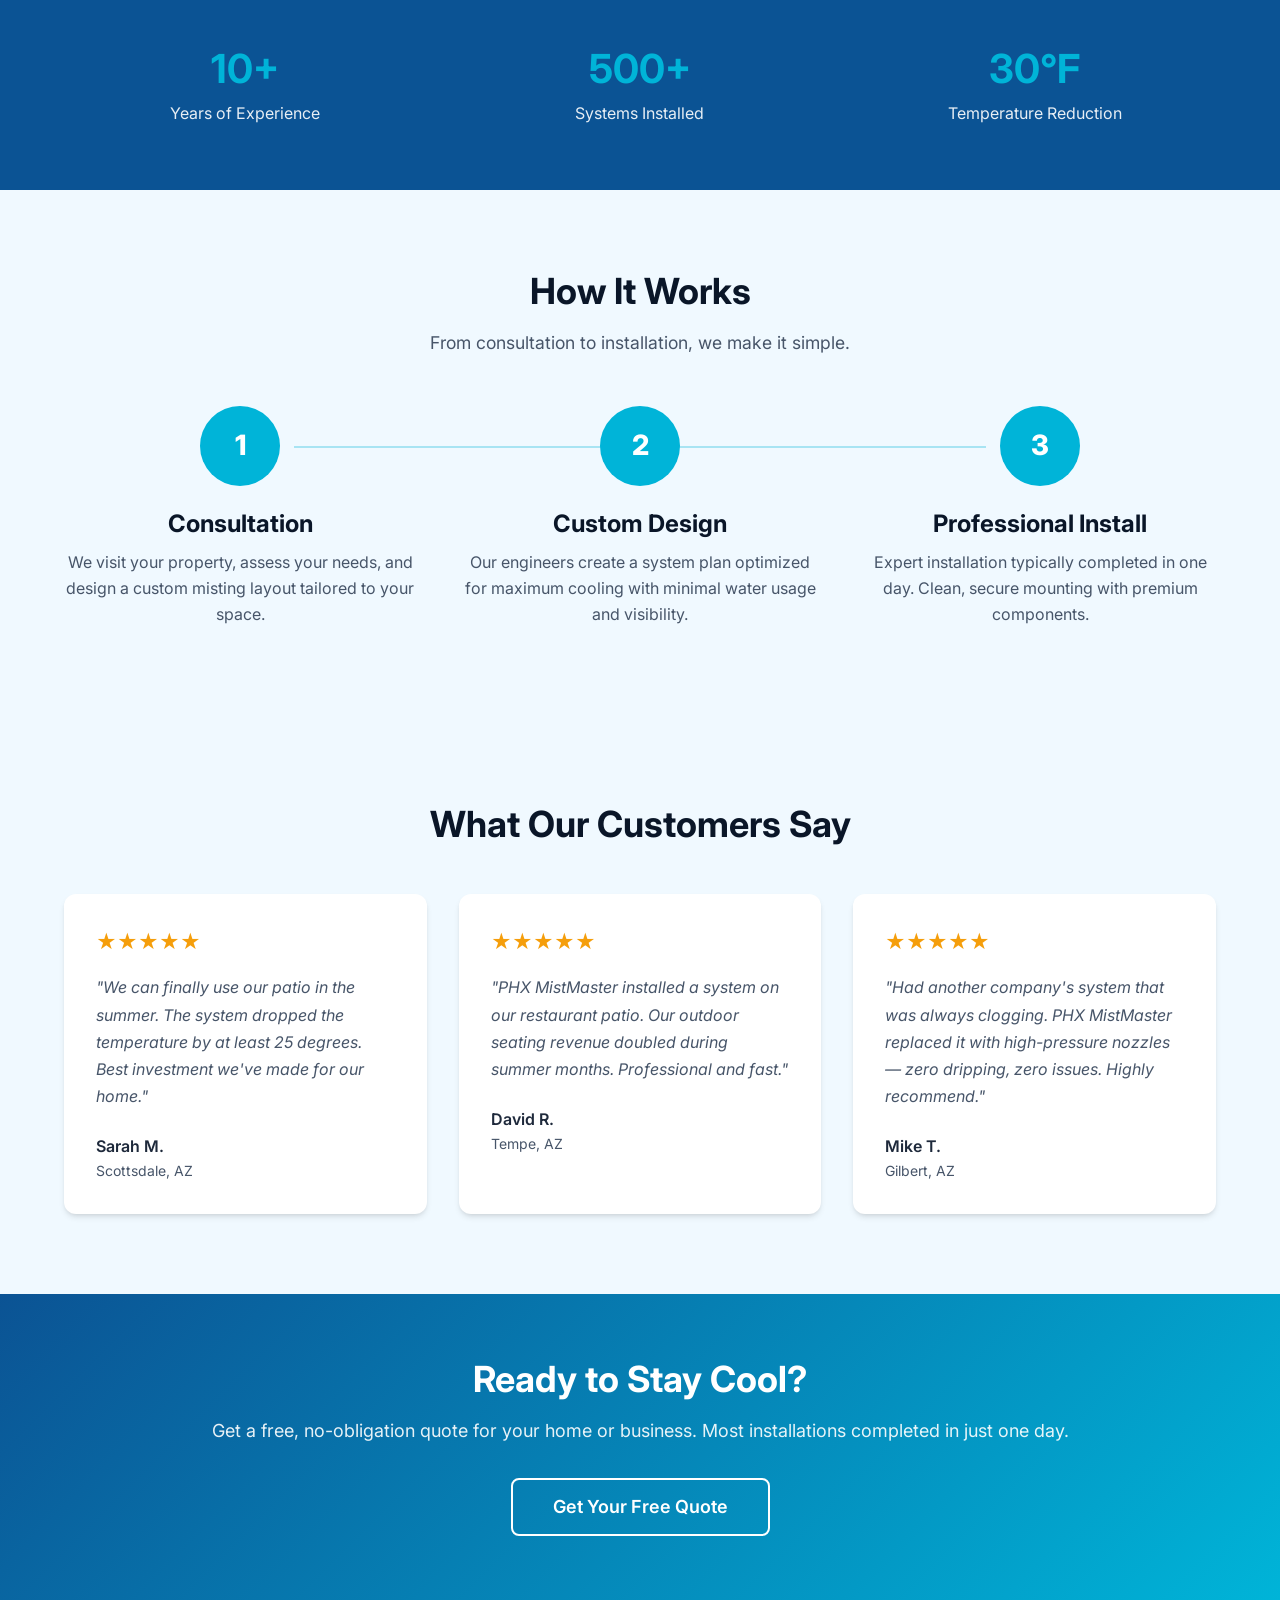
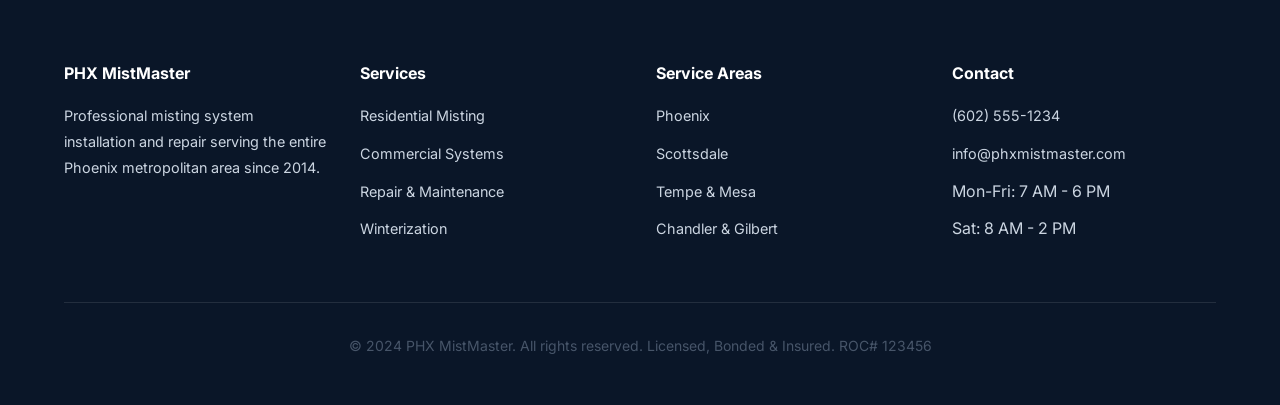
==== commit 8a528449: "Add duplicate hero bg with left-side mask fade (25%-45%) Co-Authored-By: Claude Opus 4.6 <noreply@an" ====
--- a/index.html
+++ b/index.html
@@ -52,6 +52,7 @@
   <!-- Hero -->
   <section class="hero">
     <div class="hero-bg" style="background-image: url('images/hero-bg-2.png');"></div>
+    <div class="hero-bg hero-bg-left" style="background-image: url('images/hero-bg-2.png');"></div>
     <div class="hero-content">
       <h1>Beat the Arizona Heat</h1>
       <p>Professional misting system installation and repair for homes and businesses across the Phoenix metro area. Stay cool all summer long.</p>
--- a/css/style.css
+++ b/css/style.css
@@ -216,10 +216,14 @@
 .hero-bg {
   position: absolute;
   inset: 0;
-  background-size: contain;
-  background-position: right center;
-  background-repeat: no-repeat;
+  background-size: cover;
+  background-position: right bottom;
   opacity: 0.3;
+}
+
+.hero-bg-left {
+  -webkit-mask-image: linear-gradient(to right, black 25%, transparent 45%);
+  mask-image: linear-gradient(to right, black 25%, transparent 45%);
 }
 
 .hero-content {
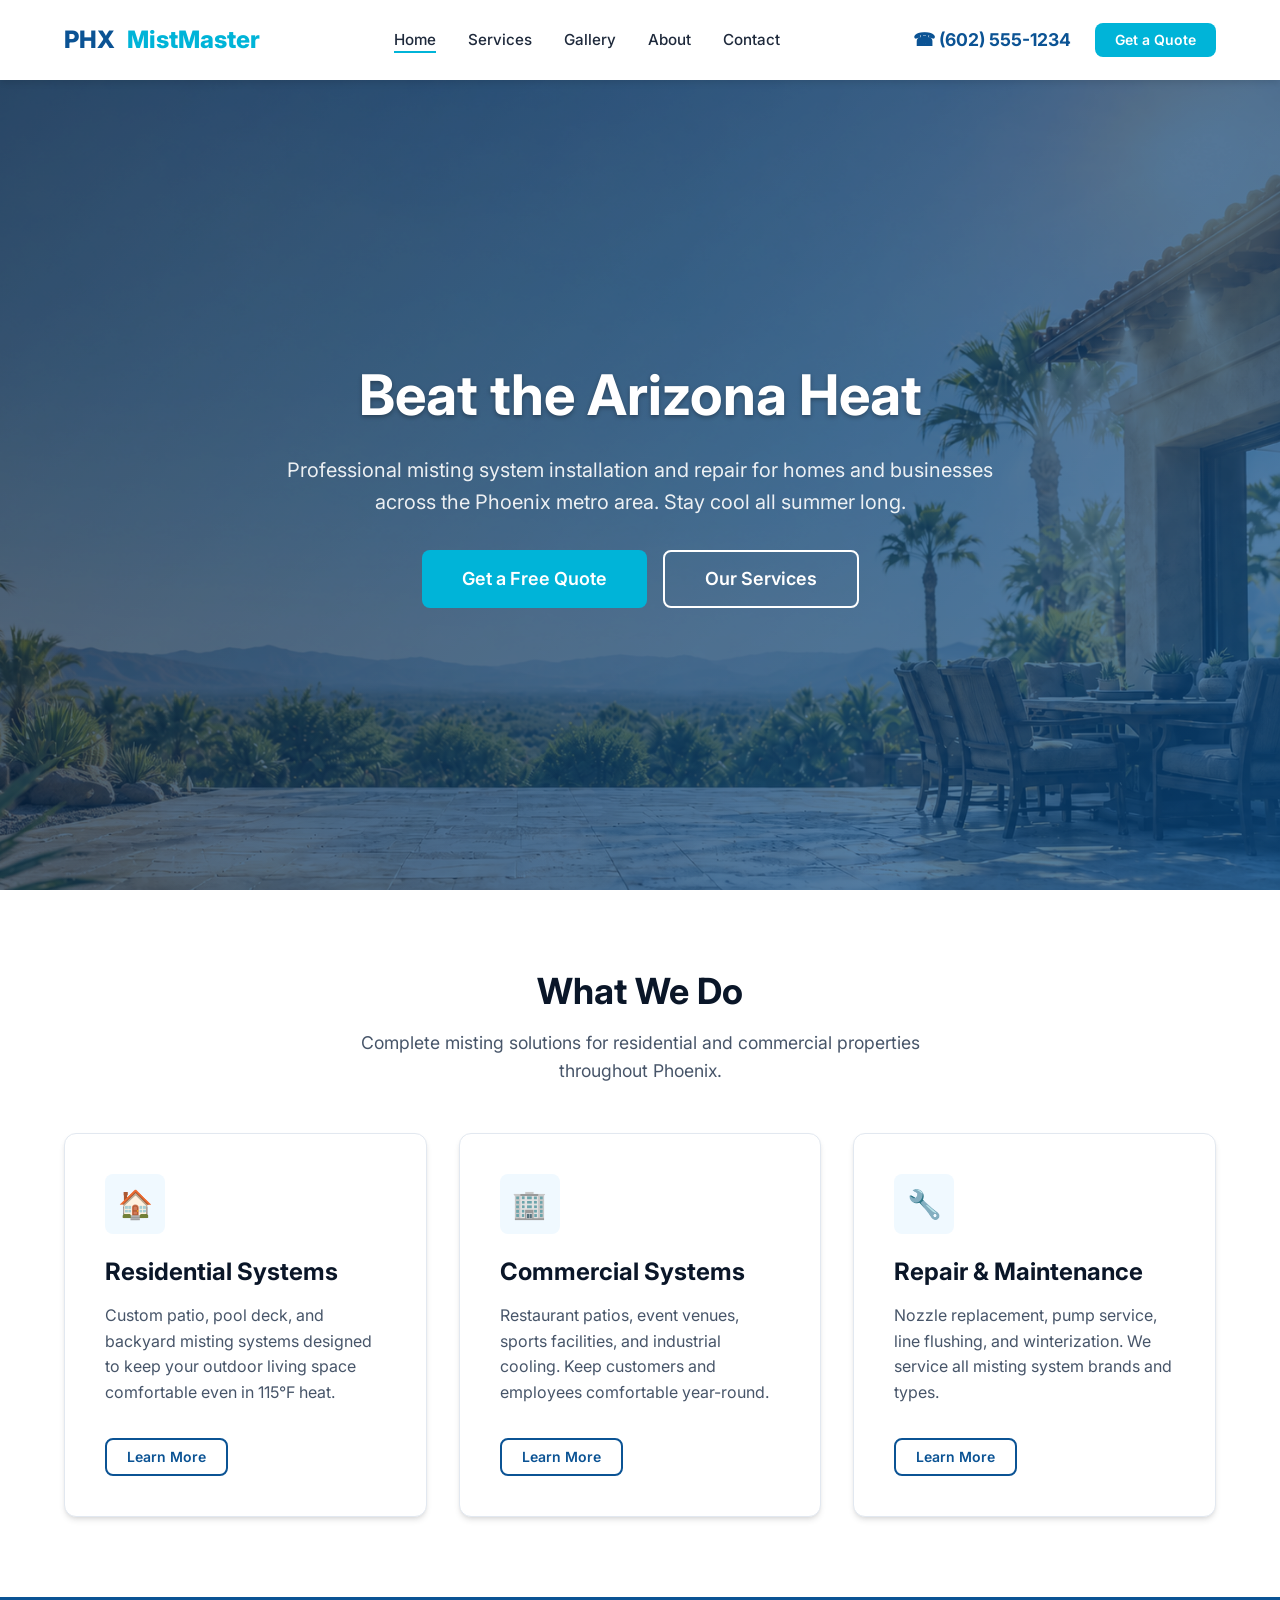
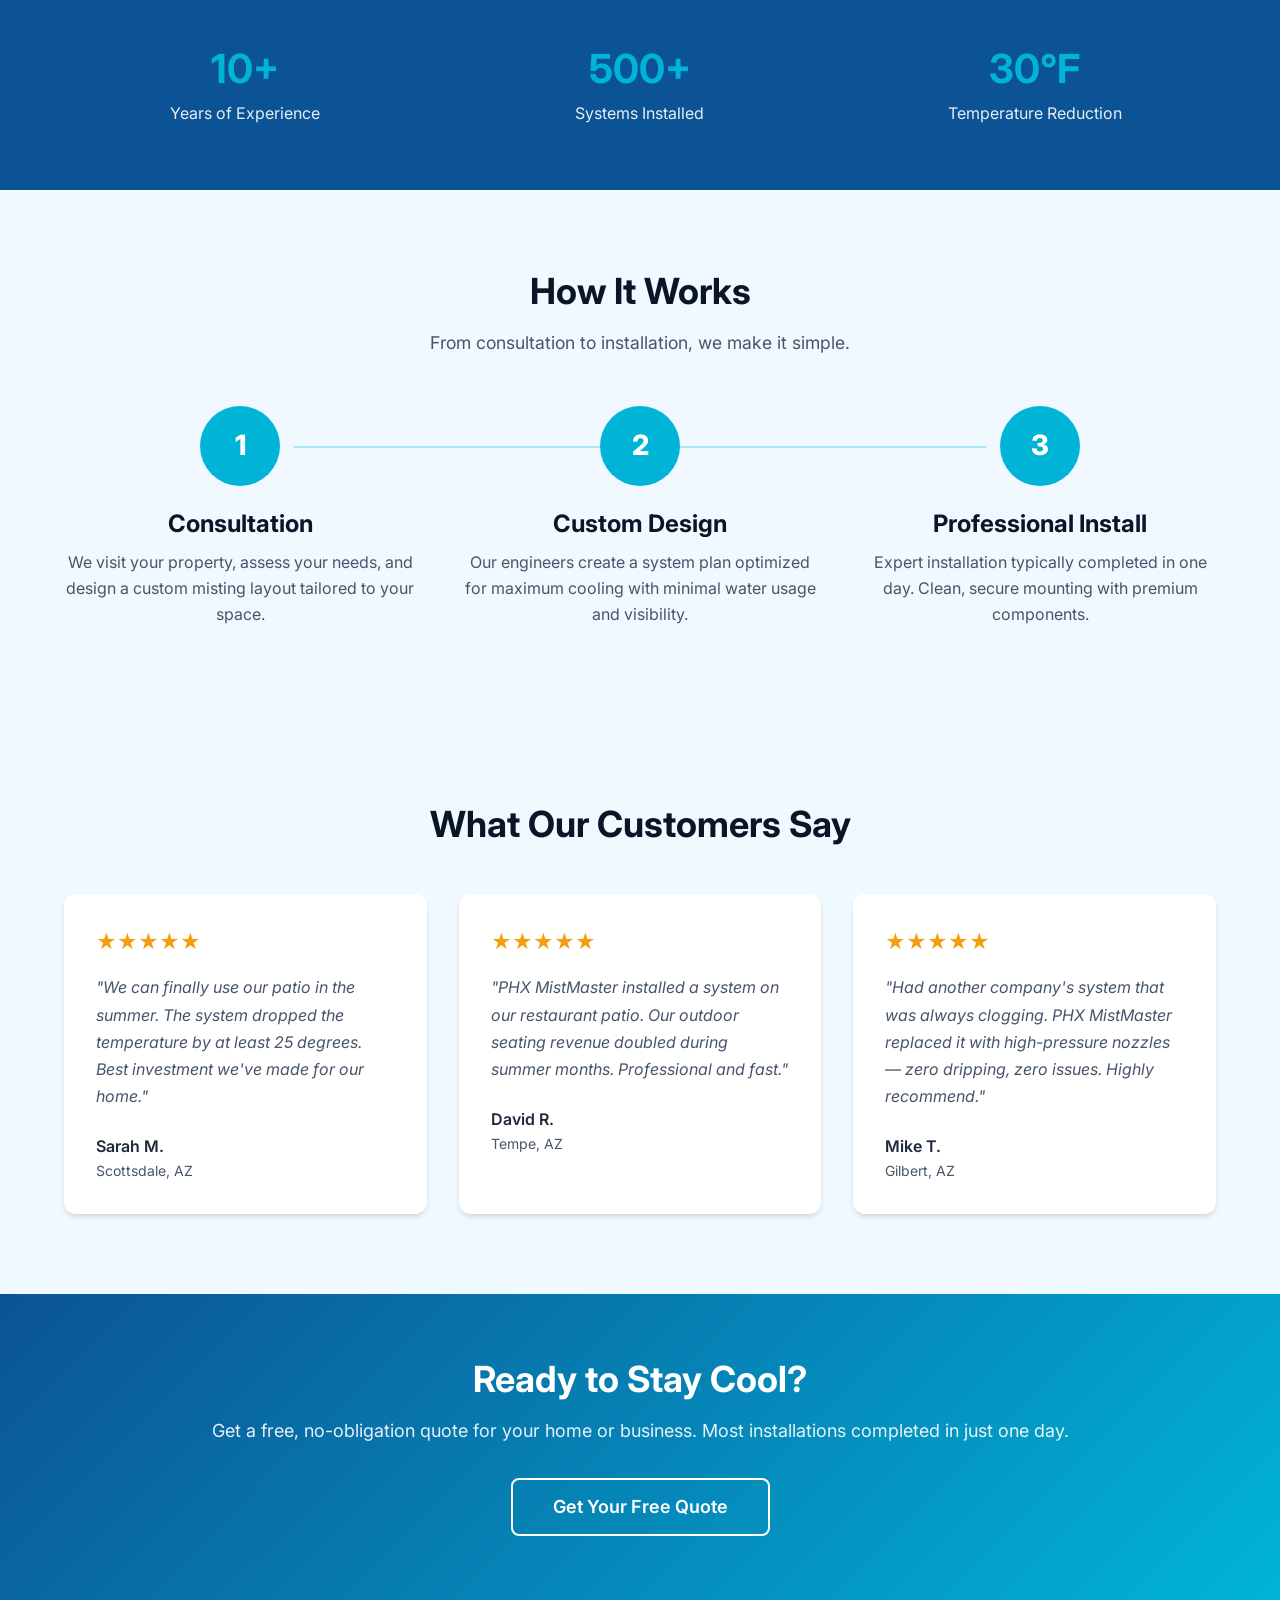
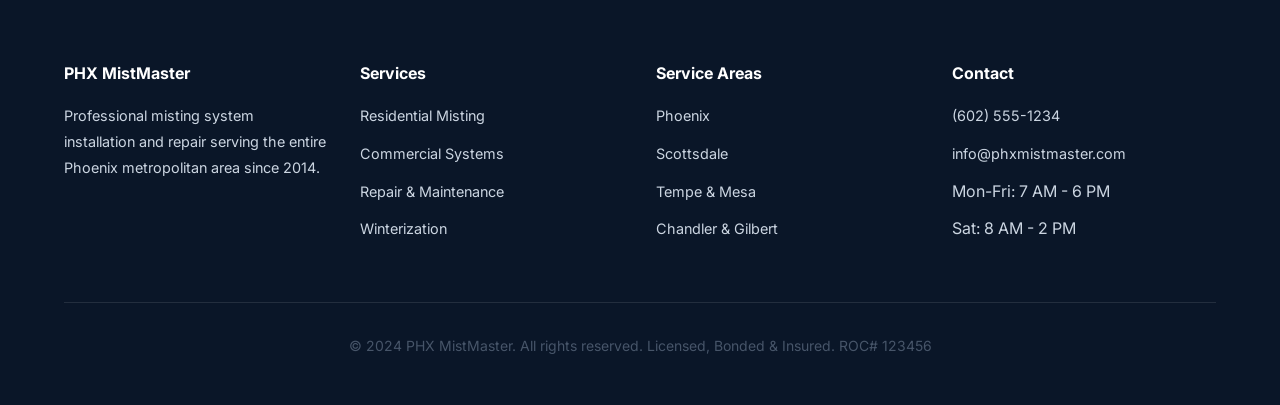
==== commit 13395663: "Revert left-side hero overlay changes, back to single right-aligned bg Co-Authored-By: Claude Opus 4" ====
--- a/index.html
+++ b/index.html
@@ -52,7 +52,6 @@
   <!-- Hero -->
   <section class="hero">
     <div class="hero-bg" style="background-image: url('images/hero-bg-2.png');"></div>
-    <div class="hero-bg hero-bg-left" style="background-image: url('images/hero-bg-2.png');"></div>
     <div class="hero-content">
       <h1>Beat the Arizona Heat</h1>
       <p>Professional misting system installation and repair for homes and businesses across the Phoenix metro area. Stay cool all summer long.</p>
--- a/css/style.css
+++ b/css/style.css
@@ -221,11 +221,6 @@
   opacity: 0.3;
 }
 
-.hero-bg-left {
-  -webkit-mask-image: linear-gradient(to right, black 25%, transparent 45%);
-  mask-image: linear-gradient(to right, black 25%, transparent 45%);
-}
-
 .hero-content {
   position: relative;
   text-align: center;
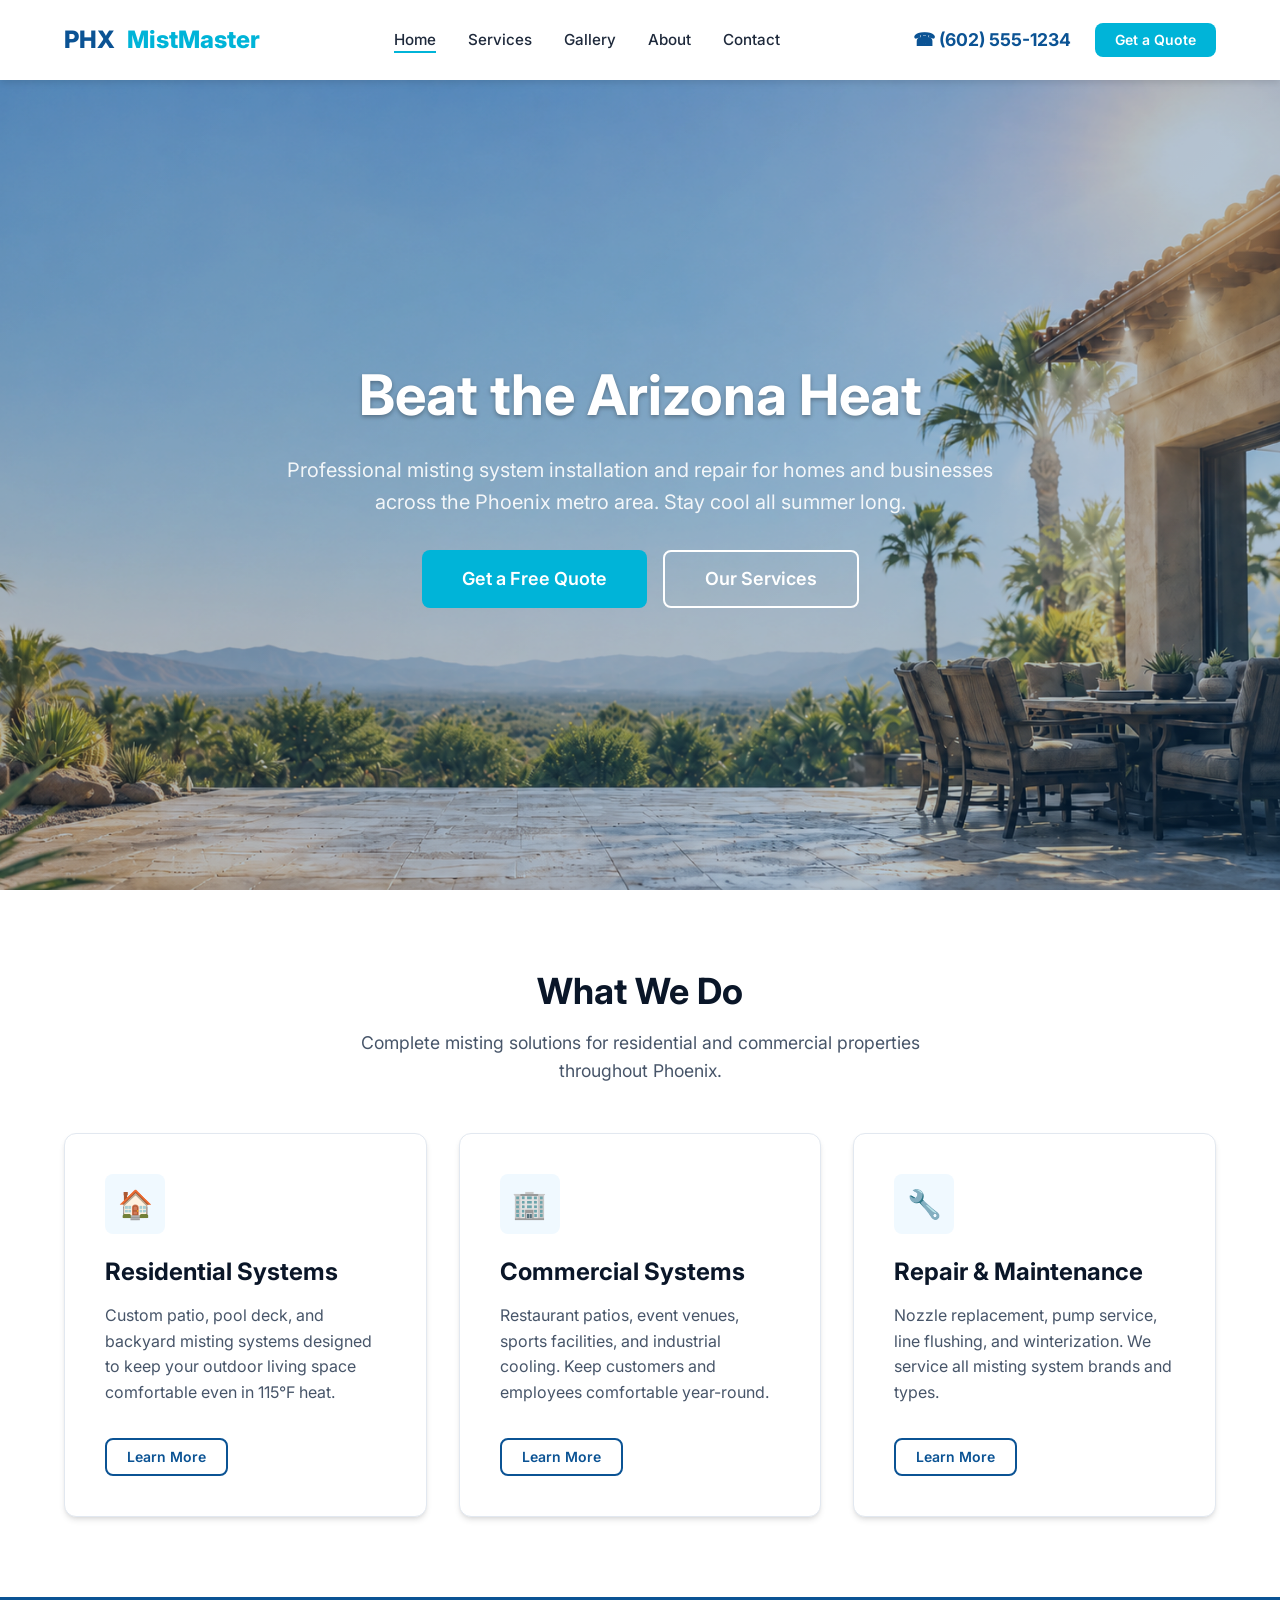
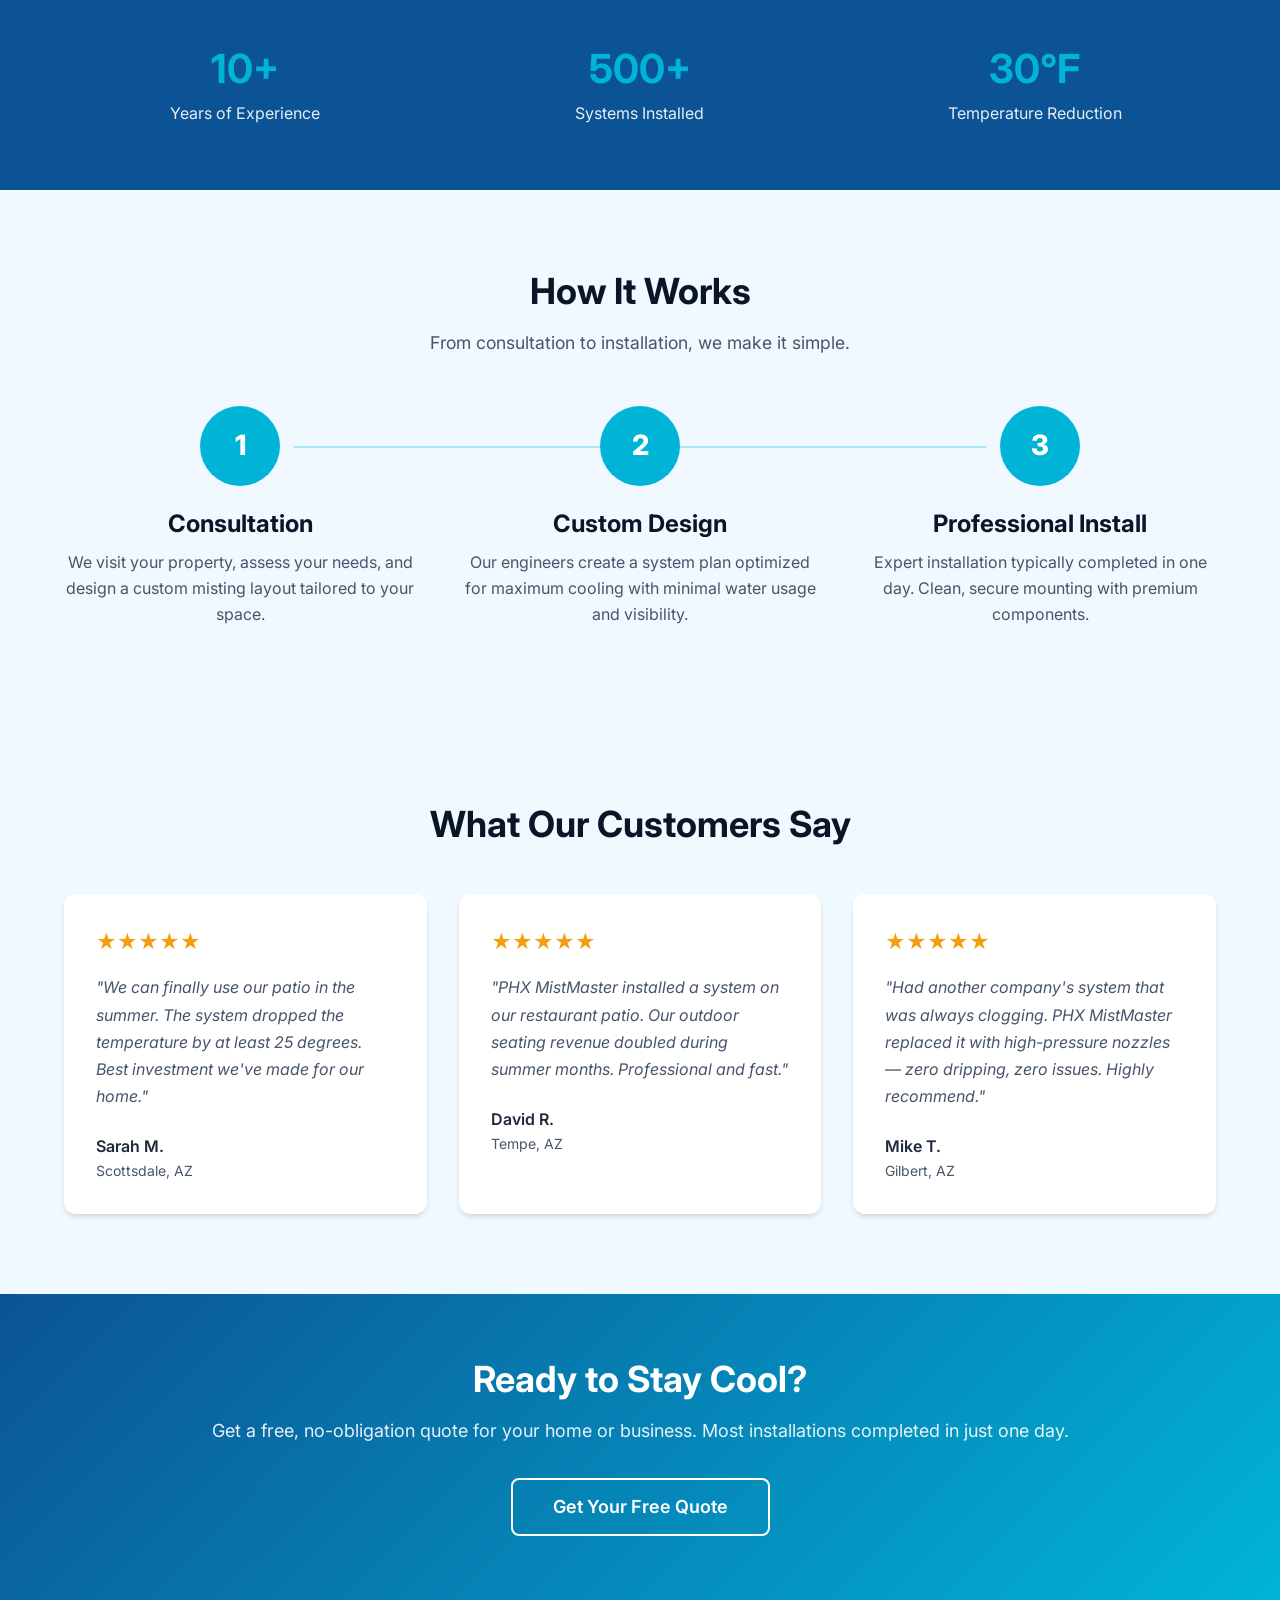
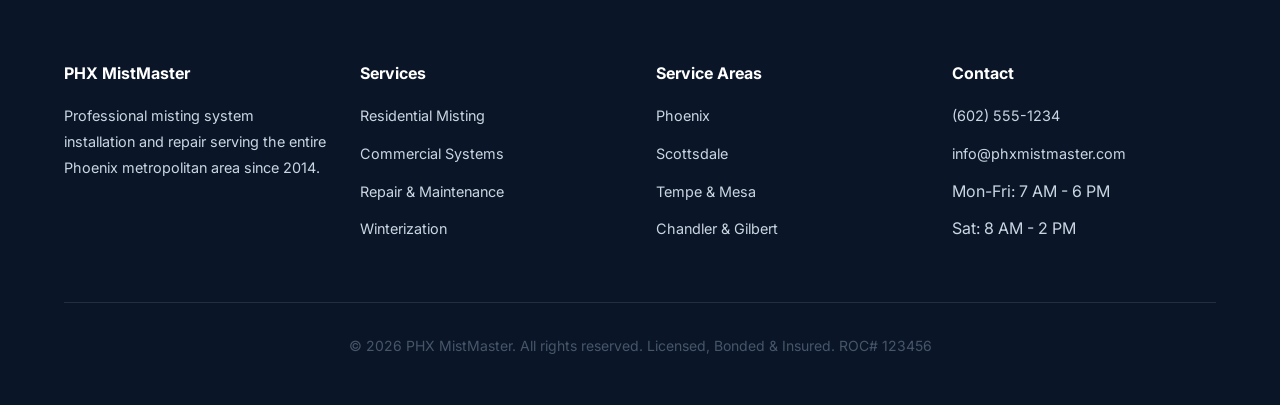
==== commit b7b5ecab: "Fix form bugs, add SEO tags, accessibility, and cleanup - Fix form.js: use FormData for file uploads" ====
--- a/index.html
+++ b/index.html
@@ -5,6 +5,16 @@
   <meta name="viewport" content="width=device-width, initial-scale=1.0">
   <meta name="description" content="PHX MistMaster — Professional misting system installation and repair in Phoenix, AZ. Beat the Arizona heat with custom high-pressure misting systems.">
   <title>PHX MistMaster | Phoenix Misting System Installation & Repair</title>
+  <link rel="icon" type="image/svg+xml" href="images/favicon.svg">
+  <meta property="og:title" content="PHX MistMaster | Phoenix Misting System Installation & Repair">
+  <meta property="og:description" content="Professional misting system installation and repair in Phoenix, AZ. Beat the Arizona heat with custom high-pressure misting systems.">
+  <meta property="og:type" content="website">
+  <meta property="og:url" content="https://phxmistmaster.com/">
+  <meta property="og:image" content="https://phxmistmaster.com/images/hero-bg-2.png">
+  <meta name="twitter:card" content="summary_large_image">
+  <meta name="twitter:title" content="PHX MistMaster | Phoenix Misting System Installation & Repair">
+  <meta name="twitter:description" content="Professional misting system installation and repair in Phoenix, AZ.">
+  <meta name="twitter:image" content="https://phxmistmaster.com/images/hero-bg-2.png">
   <link rel="preconnect" href="https://fonts.googleapis.com">
   <link rel="preconnect" href="https://fonts.gstatic.com" crossorigin>
   <link href="https://fonts.googleapis.com/css2?family=Inter:wght@400;500;600;700;800&display=swap" rel="stylesheet">
@@ -13,6 +23,7 @@
   <link rel="stylesheet" href="css/responsive.css">
 </head>
 <body>
+  <a href="#main" class="skip-to-content">Skip to content</a>
 
   <!-- Header -->
   <header class="site-header">
@@ -50,7 +61,7 @@
   </nav>
 
   <!-- Hero -->
-  <section class="hero">
+  <section id="main" class="hero">
     <div class="hero-bg" style="background-image: url('images/hero-bg-2.png');"></div>
     <div class="hero-content">
       <h1>Beat the Arizona Heat</h1>
@@ -214,7 +225,7 @@
         </div>
       </div>
       <div class="footer-bottom">
-        <p>&copy; 2024 PHX MistMaster. All rights reserved. Licensed, Bonded &amp; Insured. ROC# 123456</p>
+        <p>&copy; 2026 PHX MistMaster. All rights reserved. Licensed, Bonded &amp; Insured. ROC# 123456</p>
       </div>
     </div>
   </footer>
--- a/css/style.css
+++ b/css/style.css
@@ -78,6 +78,25 @@
   padding: 5rem 0;
 }
 
+/* Skip to Content */
+.skip-to-content {
+  position: absolute;
+  left: -9999px;
+  top: 0;
+  z-index: 9999;
+  padding: 0.75rem 1.5rem;
+  background: var(--accent);
+  color: var(--white);
+  font-weight: 600;
+  border-radius: 0 0 var(--radius) var(--radius);
+}
+
+.skip-to-content:focus {
+  left: 50%;
+  transform: translateX(-50%);
+  color: var(--white);
+}
+
 /* Header */
 .site-header {
   position: fixed;
@@ -218,7 +237,7 @@
   inset: 0;
   background-size: cover;
   background-position: right bottom;
-  opacity: 0.3;
+  opacity: 0.7;
 }
 
 .hero-content {
--- a/css/components.css
+++ b/css/components.css
@@ -49,6 +49,13 @@
 .btn-outline:hover {
   background: var(--primary);
   color: var(--white);
+}
+
+.btn:focus-visible,
+.filter-btn:focus-visible,
+.calendar-nav button:focus-visible {
+  outline: 2px solid var(--accent);
+  outline-offset: 2px;
 }
 
 .btn-sm {
